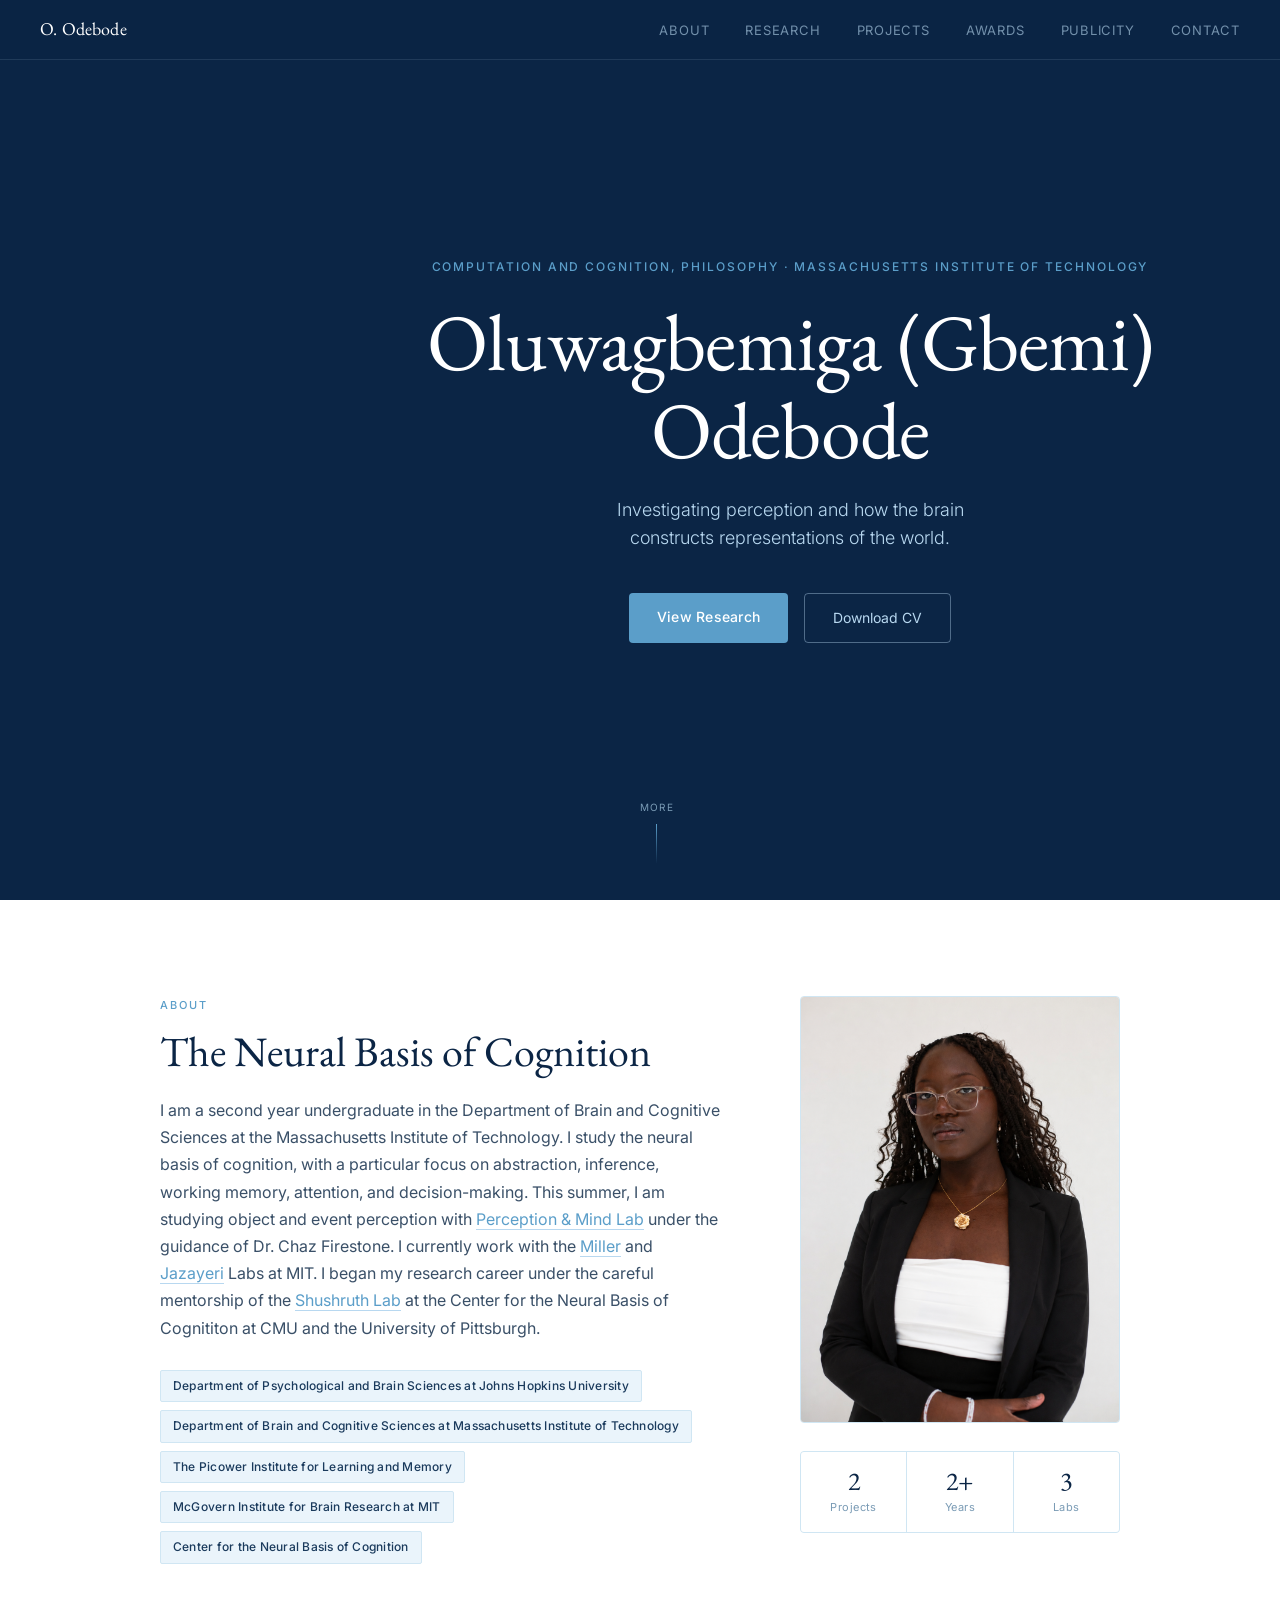
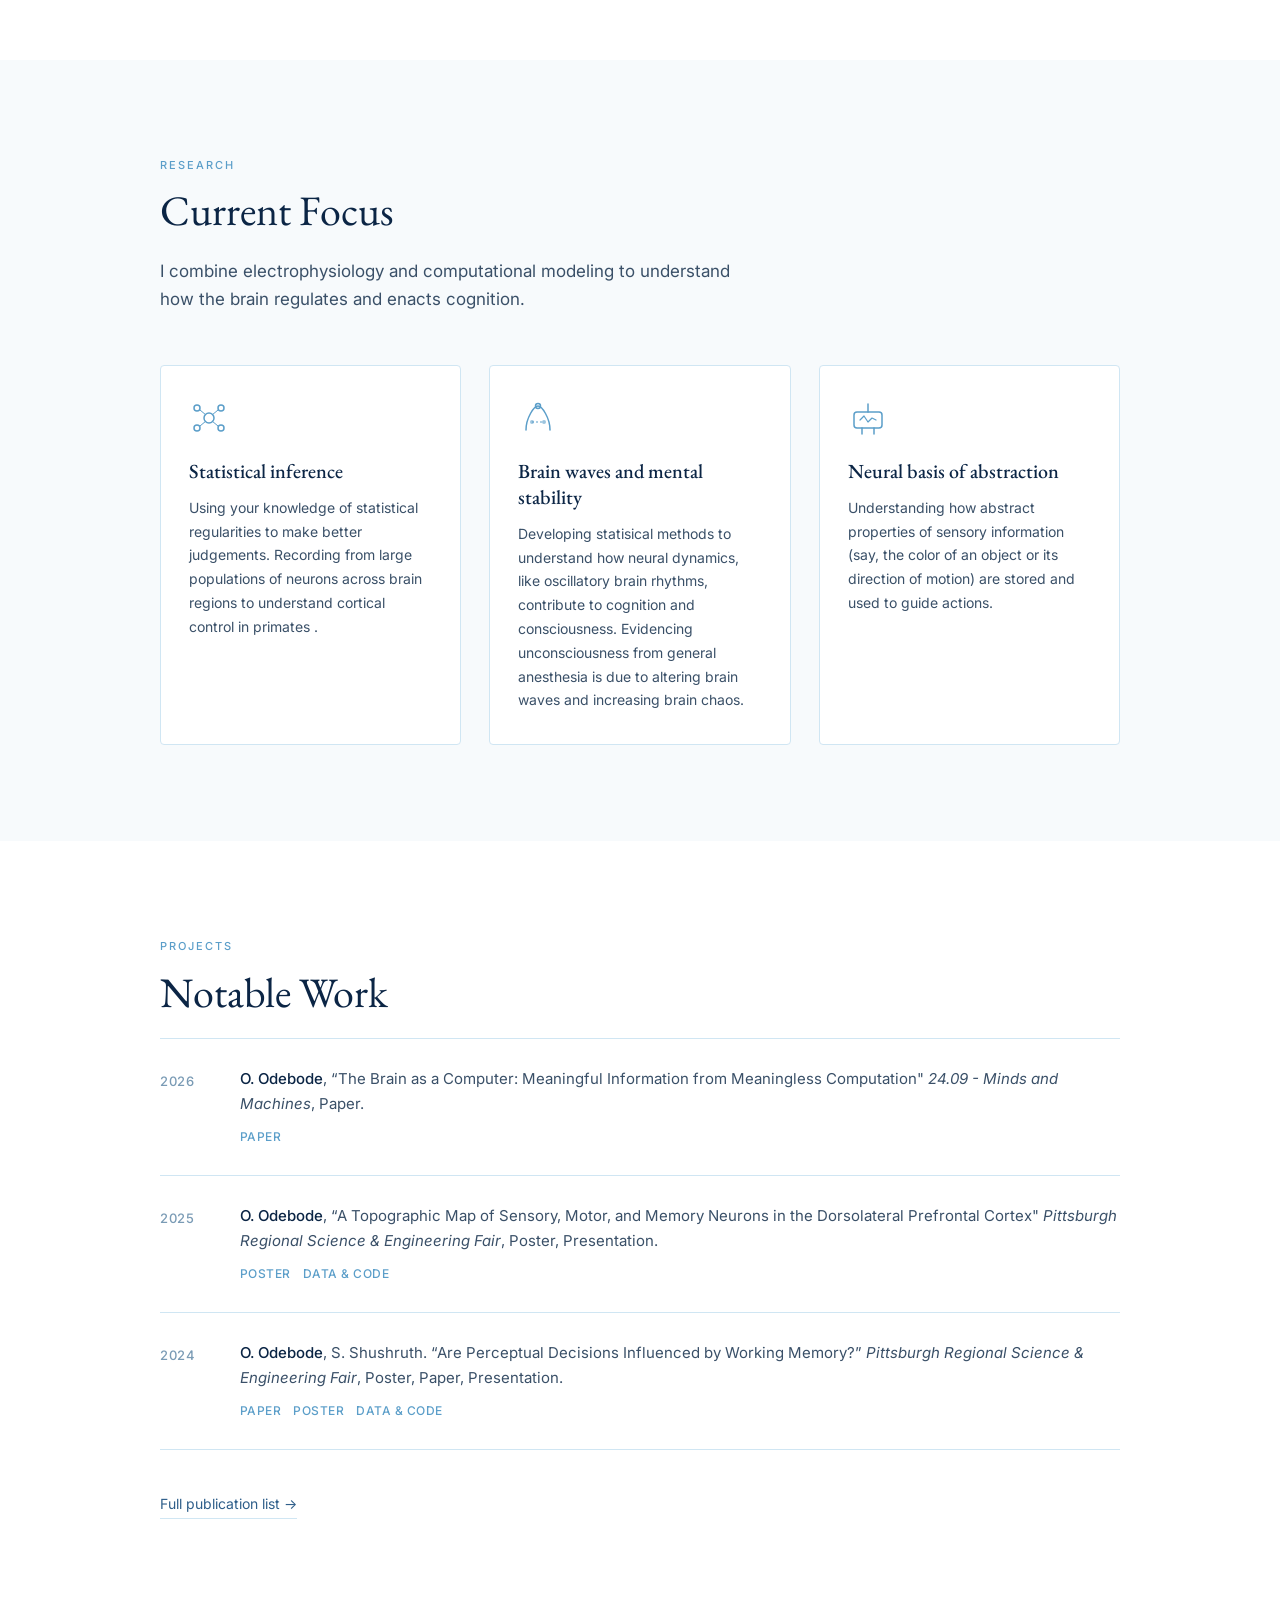
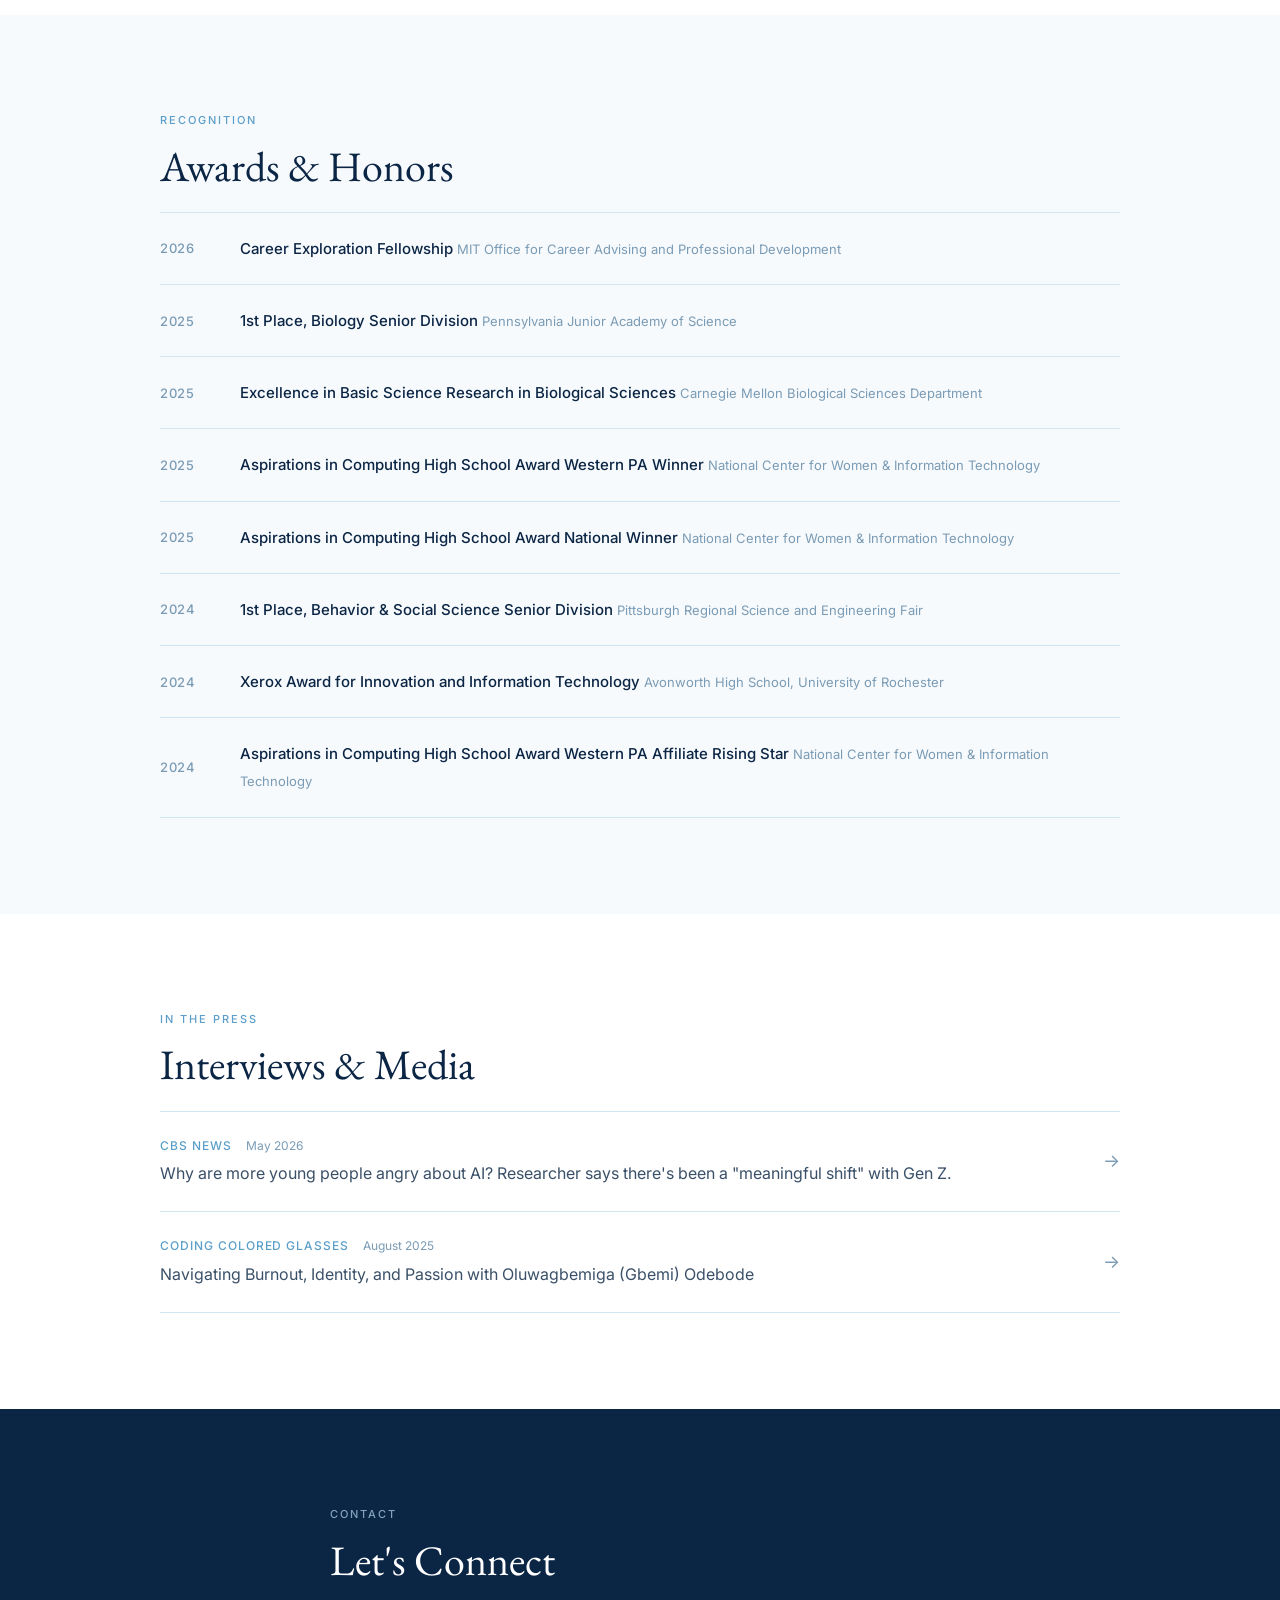
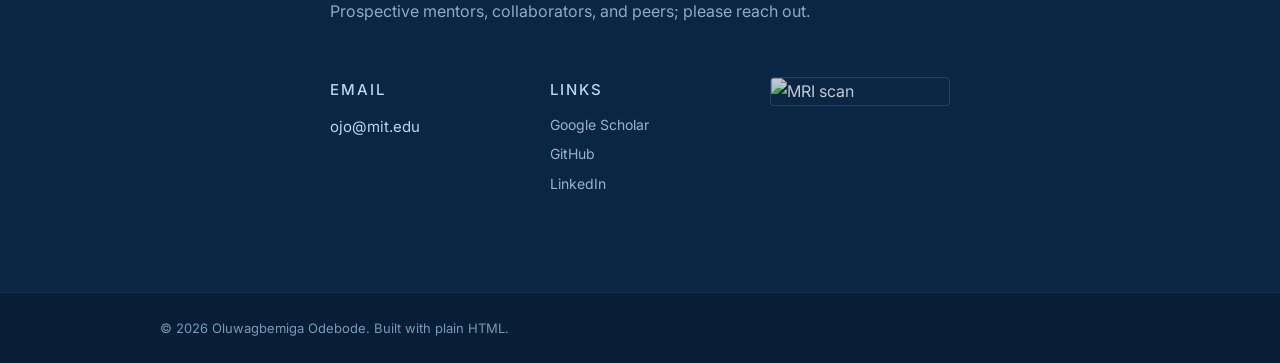
==== index.html @ a435ed69 "Update index.html" ====
<!DOCTYPE html>
<html lang="en">
<head>
  <meta charset="UTF-8">
  <meta name="viewport" content="width=device-width, initial-scale=1.0">
  <title>Oluwagbemiga Odebode — Computational Neuroscience and Perception Research</title>
  <link rel="icon" type="image/svg+xml" href="images/favicon.svg">
  <link rel="stylesheet" href="style.css">
  <link rel="preconnect" href="https://fonts.googleapis.com">
  <link href="https://fonts.googleapis.com/css2?family=EB+Garamond:ital,wght@0,400;0,500;1,400&family=Inter:wght@300;400;500&display=swap" rel="stylesheet">
  <meta name="description" content="oluwagbemiga odebode — neuroscience researcher at MIT studying cognition, memory, and decision-making.">
</head>
<body>

  <!-- NAV -->
  <nav id="nav">
    <a href="#" class="nav-name">O. Odebode</a>
    <ul>
      <li><a href="#about">About</a></li>
      <li><a href="#research">Research</a></li>
      <li><a href="#projects">Projects</a></li>
      <li><a href="#awards">Awards</a></li>
      <li><a href="#publicity">Publicity</a></li>
      <li><a href="#contact">Contact</a></li>
    </ul>
  </nav>

  <!-- HERO -->
  <header id="hero">
    <canvas id="neural-canvas"></canvas>
    <div class="hero-content">
      <p class="hero-eyebrow">Computation and Cognition, Philosophy · Massachusetts Institute of Technology</p>
      <h1>Oluwagbemiga (Gbemi) Odebode</h1>
      <p class="hero-sub">Investigating perception and how the brain <br>constructs representations of the world.</p>
      <div class="hero-links">
        <a href="#research" class="btn-primary">View Research</a>
        <a href="/resumes/resume.pdf" class="btn-ghost" target="_blank">Download CV</a>
      </div>
    </div>
    <div class="hero-scroll-hint">
      <span>More</span>
      <div class="scroll-line"></div>
    </div>
  </header>

  <!-- ABOUT -->
  <section id="about">
    <div class="container two-col">
      <div class="about-left">
        <div class="section-label">About</div>
        <h2>The Neural Basis of Cognition</h2>
        <p>I am a second year undergraduate in the Department of Brain and Cognitive Sciences at the Massachusetts Institute of Technology. 
          I study the neural basis of cognition, with a particular focus on abstraction, inference, working memory, attention, and decision-making. 
          This summer, I am studying object and event perception with <a href="https://perception.jhu.edu/" target="_blank">Perception & Mind Lab</a> under the guidance of Dr. Chaz Firestone.
          I currently work with the <a href="https://millerlab.mit.edu" target="_blank">Miller</a> and <a href="https://jazlab.org/" target="_blank">Jazayeri</a> Labs at MIT. 
          I began my research career under the careful mentorship of the <a href="https://www.shushruthlab.org/" target="_blank">Shushruth Lab</a> at the Center for the Neural Basis of Cognititon at CMU and the University of Pittsburgh.</p>
        <div class="affiliation-badges">
          <span class="badge">Department of Psychological and Brain Sciences at Johns Hopkins University</span>
          <span class="badge">Department of Brain and Cognitive Sciences at Massachusetts Institute of Technology</span>
          <span class="badge">The Picower Institute for Learning and Memory</span>
          <span class="badge">McGovern Institute for Brain Research at MIT</span>
          <span class="badge">Center for the Neural Basis of Cognition</span>
        </div>
      </div>
      <div class="about-right">
        <div class="photo-placeholder">
          <img src="images/gbemi_headshot.png" alt="Oluwagbemiga (Gbemi) Odebode"> 
        </div>
        <div class="quick-stats">
          <div class="stat">
            <span class="stat-num">2</span>
            <span class="stat-label">Projects</span>
          </div>
          <div class="stat">
            <span class="stat-num">2+</span>
            <span class="stat-label">Years</span>
          </div>
          <div class="stat">
            <span class="stat-num">3</span>
            <span class="stat-label">Labs</span>
          </div>
        </div>
      </div>
    </div>
  </section>

  <!-- RESEARCH -->
  <section id="research" class="section-alt">
    <div class="container">
      <div class="section-label">Research</div>
      <h2>Current Focus</h2>
      <p class="section-intro">I combine electrophysiology and computational modeling to understand how the brain regulates and enacts cognition.</p>

      <div class="research-grid">
        <div class="research-card">
          <div class="card-icon">
            <svg viewBox="0 0 40 40" fill="none" xmlns="http://www.w3.org/2000/svg">
              <circle cx="20" cy="20" r="5" stroke="currentColor" stroke-width="1.5"/>
              <circle cx="8" cy="10" r="3" stroke="currentColor" stroke-width="1.5"/>
              <circle cx="32" cy="10" r="3" stroke="currentColor" stroke-width="1.5"/>
              <circle cx="8" cy="30" r="3" stroke="currentColor" stroke-width="1.5"/>
              <circle cx="32" cy="30" r="3" stroke="currentColor" stroke-width="1.5"/>
              <line x1="11" y1="12" x2="17" y2="17" stroke="currentColor" stroke-width="1"/>
              <line x1="29" y1="12" x2="23" y2="17" stroke="currentColor" stroke-width="1"/>
              <line x1="11" y1="28" x2="17" y2="23" stroke="currentColor" stroke-width="1"/>
              <line x1="29" y1="28" x2="23" y2="23" stroke="currentColor" stroke-width="1"/>
            </svg>
          </div>
          <h3>Statistical inference</h3>
          <p> Using your knowledge of statistical regularities to make better judgements. 
            Recording from large populations of neurons across brain regions to understand cortical control in primates .</p>
        </div>

        <div class="research-card">
          <div class="card-icon">
            <svg viewBox="0 0 40 40" fill="none" xmlns="http://www.w3.org/2000/svg">
              <path d="M8 32 C8 20, 16 8, 20 8 C24 8, 32 20, 32 32" stroke="currentColor" stroke-width="1.5" stroke-linecap="round"/>
              <circle cx="20" cy="8" r="2.5" stroke="currentColor" stroke-width="1.5"/>
              <line x1="14" y1="24" x2="26" y2="24" stroke="currentColor" stroke-width="1" stroke-dasharray="2 2"/>
              <circle cx="14" cy="24" r="2" fill="currentColor" opacity="0.6"/>
              <circle cx="26" cy="24" r="2" fill="currentColor" opacity="0.6"/>
            </svg>
          </div>
          <h3>Brain waves and mental stability</h3>
          <p>Developing statisical methods to understand how neural dynamics, like oscillatory brain rhythms, contribute to cognition and consciousness. 
            Evidencing unconsciousness from general anesthesia is due to altering brain waves and increasing brain chaos.</p>
        </div>

        <div class="research-card">
          <div class="card-icon">
            <svg viewBox="0 0 40 40" fill="none" xmlns="http://www.w3.org/2000/svg">
              <rect x="6" y="14" width="28" height="16" rx="3" stroke="currentColor" stroke-width="1.5"/>
              <path d="M12 22 L16 18 L20 24 L24 20 L28 22" stroke="currentColor" stroke-width="1.2" stroke-linecap="round" stroke-linejoin="round"/>
              <line x1="20" y1="6" x2="20" y2="14" stroke="currentColor" stroke-width="1.5" stroke-linecap="round"/>
              <line x1="14" y1="30" x2="14" y2="36" stroke="currentColor" stroke-width="1.5" stroke-linecap="round"/>
              <line x1="26" y1="30" x2="26" y2="36" stroke="currentColor" stroke-width="1.5" stroke-linecap="round"/>
            </svg>
          </div>
          <h3>Neural basis of abstraction</h3>
          <p>Understanding how abstract properties of sensory information (say, the color of an object or its direction of motion) are stored and used to guide actions. </p>
        </div>
      </div>
    </div>
  </section>

  <!-- PROJECTS -->
  <section id="projects">
    <div class="container">
      <div class="section-label">Projects</div>
      <h2>Notable Work</h2>

      <div class="pub-list">

        <div class="pub-item">
          <span class="pub-year">2026</span>
          <div class="pub-body">
            <p class="pub-title"> <strong>O. Odebode</strong>, “The Brain as a Computer: Meaningful Information from Meaningless Computation" <em>24.09 - Minds and Machines</em>, Paper.</p>
            <div class="pub-links">
              <a href="papers/FINAL O. Odebode 24.09 Spring 2026 Essay.pdf" class="pub-link">Paper</a>
            </div>
          </div>
        </div>
        
        <div class="pub-item">
          <span class="pub-year">2025</span>
          <div class="pub-body">
            <p class="pub-title"> <strong>O. Odebode</strong>, “A Topographic Map of Sensory, Motor, and Memory Neurons in the Dorsolateral Prefrontal Cortex" <em>Pittsburgh Regional Science & Engineering Fair</em>, Poster, Presentation.</p>
            <div class="pub-links">
              <a href="posters/A Topographic Map of the Dorsolateral Prefrontal Cortex.pdf" class="pub-link">Poster</a>
              <a href="https://github.com/oodebode/PRSEF-2025" class="pub-link">Data & code</a>
            </div>
          </div>
        </div>

        <div class="pub-item">
          <span class="pub-year">2024</span>
          <div class="pub-body">
            <p class="pub-title"> <strong>O. Odebode</strong>, S. Shushruth. “Are Perceptual Decisions Influenced by Working Memory?” <em>Pittsburgh Regional Science & Engineering Fair</em>, Poster, Paper, Presentation.</p>
            <div class="pub-links">
              <a href="papers/Are perceptual decisions influenced by working memory_ Oluwagbemiga Odebode.pdf" class="pub-link">Paper</a>
              <a href="posters/Are perceptual decisions influenced by working memory.pdf" class="pub-link">Poster</a>
              <a href="https://github.com/oodebode/PRSEF-2024" class="pub-link">Data & code</a>
            </div>
          </div>
        </div>
      </div>

      <a href="https://scholar.google.com" class="btn-outline" target="_blank">Full publication list →</a>
    </div>
  </section>

  <!-- AWARDS -->
<section id="awards" class="section-alt">
  <div class="container">
    <div class="section-label">Recognition</div>
    <h2>Awards & Honors</h2>

    <div class="awards-list">

      <div class="award-item">
        <span class="award-year">2026</span>
        <div class="award-body">
          <span class="award-title">Career Exploration Fellowship </span>
          <span class="award-org">MIT Office for Career Advising and Professional Development</span>
        </div>
      </div>

      <div class="award-item">
        <span class="award-year">2025</span>
        <div class="award-body">
          <span class="award-title">1st Place, Biology Senior Division</span>
          <span class="award-org">Pennsylvania Junior Academy of Science</span>
        </div>
      </div>

      <div class="award-item">
        <span class="award-year">2025</span>
        <div class="award-body">
          <span class="award-title">Excellence in Basic Science Research in Biological Sciences</span>
          <span class="award-org">Carnegie Mellon Biological Sciences Department</span>
        </div>
      </div>

      <div class="award-item">
        <span class="award-year">2025</span>
        <div class="award-body">
          <span class="award-title">Aspirations in Computing High School Award Western PA Winner</span>
          <span class="award-org">National Center for Women & Information Technology</span>
        </div>
      </div>

      <div class="award-item">
        <span class="award-year">2025</span>
        <div class="award-body">
          <span class="award-title">Aspirations in Computing High School Award National Winner</span>
          <span class="award-org">National Center for Women & Information Technology</span>
        </div>
      </div>

      <div class="award-item">
        <span class="award-year">2024</span>
        <div class="award-body">
          <span class="award-title">1st Place, Behavior & Social Science Senior Division</span>
          <span class="award-org">Pittsburgh Regional Science and Engineering Fair</span>
        </div>
      </div>

      <div class="award-item">
        <span class="award-year">2024</span>
        <div class="award-body">
          <span class="award-title">Xerox Award for Innovation and Information Technology</span>
          <span class="award-org">Avonworth High School, University of Rochester</span>
        </div>
      </div>

      <div class="award-item">
        <span class="award-year">2024</span>
        <div class="award-body">
          <span class="award-title">Aspirations in Computing High School Award Western PA Affiliate Rising Star</span>
          <span class="award-org">National Center for Women & Information Technology</span>
        </div>
      </div>

    </div>
  </div>
</section>

  <!-- PUBLICITY -->
<section id="publicity">
  <div class="container">
    <div class="section-label">In the Press</div>
    <h2>Interviews & Media</h2>

    <div class="publicity-list">

      <a href="https://www.cbsnews.com/boston/news/artificial-intelligence-gen-z-anger-reaction/" target="_blank" class="publicity-item">
        <div class="publicity-meta">
          <span class="publicity-outlet">CBS News</span>
          <span class="publicity-date">May 2026</span>
        </div>
        <p class="publicity-title">Why are more young people angry about AI? Researcher says there's been a "meaningful shift" with Gen Z.</p>
        <span class="publicity-arrow">→</span>
      </a>

      <a href="https://www.youtube.com/watch?v=NuDfgxSh_5o" target="_blank" class="publicity-item">
        <div class="publicity-meta">
          <span class="publicity-outlet">Coding Colored Glasses</span>
          <span class="publicity-date">August 2025</span>
        </div>
        <p class="publicity-title">Navigating Burnout, Identity, and Passion with Oluwagbemiga (Gbemi) Odebode</p>
        <span class="publicity-arrow">→</span>
      </a>
      
    </div>
  </div>
</section>

  <!-- CONTACT -->
  <section id="contact" class="section-dark">
    <div class="container contact-inner">
      <div class="section-label light">Contact</div>
      <h2>Let's Connect</h2>
      <p class="contact-sub">Prospective mentors, collaborators, and peers; please reach out.</p>

      <div class="contact-grid">
        <div class="contact-item">
          <span class="contact-label">Email</span>
          <a href="mailto:yourname@university.edu">ojo@mit.edu</a>
        </div>
        
        <div class="contact-item">
          <span class="contact-label">Links</span>
          <div class="contact-links">
            <a href="#" target="_blank">Google Scholar</a>
            <a href="https://github.com/oodebode" target="_blank">GitHub</a>
            <a href="https://www.linkedin.com/in/oluwagbemiga-odebode" target="_blank">LinkedIn</a>
          </div>
        </div>
        
        <div class="contact-item">
          <div class="fmri-block">
            <img src="images/subject_image.gif" alt="MRI scan" class="fmri-gif">
          </div>
        </div>
    </div>
  </section>

  <footer>
    <div class="container">
      <p>© 2026 Oluwagbemiga Odebode. Built with plain HTML.</p>
    </div>
  </footer>

  <script src="script.js"></script>
</body>
</html>
---- style.css ----
/* ─── TOKENS ──────────────────────────────────────────────────── */
:root {
  --navy:       #0B2545;
  --navy-mid:   #1A3A5C;
  --navy-light: #2E5E8A;
  --blue-mid:   #5B9EC9;
  --blue-light: #B8D8F0;
  --blue-pale:  #EAF4FB;
  --white:      #FFFFFF;
  --off-white:  #F7FAFC;
  --text-dark:  #0B2545;
  --text-mid:   #3A5068;
  --text-muted: #7A9BB5;
  --border:     #D0E6F3;

  --font-display: 'EB Garamond', Georgia, serif;
  --font-body:    'Inter', system-ui, sans-serif;

  --max-w: 1040px;
  --section-pad: 96px;
}

/* ─── RESET ──────────────────────────────────────────────────── */
*, *::before, *::after { box-sizing: border-box; margin: 0; padding: 0; }
html { scroll-behavior: smooth; }
body {
  font-family: var(--font-body);
  font-size: 16px;
  line-height: 1.7;
  color: var(--text-dark);
  background: var(--white);
  -webkit-font-smoothing: antialiased;
}
a { color: inherit; text-decoration: none; }
img { display: block; max-width: 100%; }

/* ─── NAV ────────────────────────────────────────────────────── */
#nav {
  position: fixed;
  top: 0; left: 0; right: 0;
  z-index: 100;
  display: flex;
  align-items: center;
  justify-content: space-between;
  padding: 0 40px;
  height: 60px;
  background: rgba(11, 37, 69, 0.94);
  backdrop-filter: blur(10px);
  -webkit-backdrop-filter: blur(10px);
  border-bottom: 1px solid rgba(184, 216, 240, 0.12);
}
.nav-name {
  font-family: var(--font-display);
  font-size: 18px;
  color: var(--white);
  letter-spacing: 0.01em;
}
#nav ul {
  list-style: none;
  display: flex;
  gap: 36px;
}
#nav ul a {
  font-size: 13px;
  font-weight: 400;
  letter-spacing: 0.06em;
  text-transform: uppercase;
  color: var(--blue-light);
  opacity: 0.8;
  transition: opacity 0.2s;
}
#nav ul a:hover { opacity: 1; }

/* ─── HERO ───────────────────────────────────────────────────── */
#hero {
  position: relative;
  min-height: 100vh;
  display: flex;
  align-items: center;
  justify-content: center;
  background: var(--navy);
  overflow: hidden;
}
/* #neural-canvas {
  position: absolute;
  inset: 0;
  width: 100%;
  height: 100%;
  opacity: 0.55;
} */

.hero-content {
  position: relative;
  z-index: 2;
  text-align: center;
  padding: 0 24px;
  animation: fadeUp 0.9s ease both;
}
.hero-eyebrow {
  font-size: 12px;
  font-weight: 500;
  letter-spacing: 0.16em;
  text-transform: uppercase;
  color: var(--blue-mid);
  margin-bottom: 20px;
}
.hero-content h1 {
  font-family: var(--font-display);
  font-size: clamp(42px, 7vw, 80px);
  font-weight: 400;
  color: var(--white);
  line-height: 1.1;
  letter-spacing: -0.01em;
  margin-bottom: 22px;
}
.hero-sub {
  font-size: 18px;
  font-weight: 300;
  color: var(--blue-light);
  line-height: 1.6;
  max-width: 540px;
  margin: 0 auto 40px;
}
.hero-links {
  display: flex;
  gap: 16px;
  justify-content: center;
  flex-wrap: wrap;
}
.btn-primary {
  padding: 12px 28px;
  background: var(--blue-mid);
  color: var(--white);
  border-radius: 4px;
  font-size: 14px;
  font-weight: 500;
  letter-spacing: 0.02em;
  transition: background 0.2s, transform 0.15s;
}
.btn-primary:hover { background: #4A8CB8; transform: translateY(-1px); }
.btn-ghost {
  padding: 12px 28px;
  border: 1px solid rgba(184, 216, 240, 0.4);
  color: var(--blue-light);
  border-radius: 4px;
  font-size: 14px;
  font-weight: 400;
  transition: border-color 0.2s, color 0.2s;
}
.btn-ghost:hover { border-color: var(--blue-light); color: var(--white); }

.hero-scroll-hint {
  position: absolute;
  bottom: 36px;
  left: 50%;
  transform: translateX(-50%);
  display: flex;
  flex-direction: column;
  align-items: center;
  gap: 8px;
  color: var(--text-muted);
  font-size: 10px;
  letter-spacing: 0.12em;
  text-transform: uppercase;
  animation: fadeUp 1.2s ease 0.4s both;
}
.scroll-line {
  width: 1px;
  height: 40px;
  background: linear-gradient(to bottom, var(--blue-mid), transparent);
  animation: scrollPulse 2s ease-in-out infinite;
}

/* ─── LAYOUT ─────────────────────────────────────────────────── */
.container {
  max-width: var(--max-w);
  margin: 0 auto;
  padding: 0 40px;
}
section {
  padding: var(--section-pad) 0;
}
.section-alt { background: var(--off-white); }
.section-dark {
  background: var(--navy);
  color: var(--white);
}

/* ─── SECTION LABELS ─────────────────────────────────────────── */
.section-label {
  font-size: 11px;
  font-weight: 500;
  letter-spacing: 0.18em;
  text-transform: uppercase;
  color: var(--blue-mid);
  margin-bottom: 12px;
}
.section-label.light { color: var(--blue-light); opacity: 0.7; }

h2 {
  font-family: var(--font-display);
  font-size: clamp(28px, 4vw, 42px);
  font-weight: 400;
  line-height: 1.2;
  color: var(--text-dark);
  margin-bottom: 20px;
}
.section-dark h2 { color: var(--white); }

/* ─── ABOUT ──────────────────────────────────────────────────── */
.two-col {
  display: grid;
  grid-template-columns: 1fr 320px;
  gap: 80px;
  align-items: start;
}
.about-left p {
  color: var(--text-mid);
  margin-bottom: 16px;
  font-size: 16px;
}
.affiliation-badges {
  display: flex;
  flex-wrap: wrap;
  gap: 8px;
  margin-top: 28px;
}
.badge {
  font-size: 12px;
  font-weight: 500;
  padding: 5px 12px;
  border-radius: 2px;
  background: var(--blue-pale);
  color: var(--navy-mid);
  border: 1px solid var(--border);
  letter-spacing: 0.02em;
}
.photo-placeholder {
  width: 100%;
  aspect-ratio: 3/4;
  background: var(--blue-pale);
  border: 1px solid var(--border);
  border-radius: 4px;
  display: flex;
  align-items: center;
  justify-content: center;
  margin-bottom: 28px;
  overflow: hidden;
}
.photo-placeholder img {
  width: 100%;
  height: 100%;
  object-fit: cover;
}
.photo-initials {
  font-family: var(--font-display);
  font-size: 36px;
  color: var(--blue-mid);
}
.quick-stats {
  display: grid;
  grid-template-columns: repeat(3, 1fr);
  gap: 1px;
  background: var(--border);
  border: 1px solid var(--border);
  border-radius: 4px;
  overflow: hidden;
}
.stat {
  display: flex;
  flex-direction: column;
  align-items: center;
  padding: 16px 8px;
  background: var(--white);
  text-align: center;
}
.stat-num {
  font-family: var(--font-display);
  font-size: 26px;
  color: var(--navy);
  line-height: 1;
}
.stat-label {
  font-size: 11px;
  color: var(--text-muted);
  margin-top: 4px;
  letter-spacing: 0.04em;
}

/* ─── RESEARCH ───────────────────────────────────────────────── */
.section-intro {
  color: var(--text-mid);
  max-width: 600px;
  margin-bottom: 52px;
  font-size: 17px;
  line-height: 1.65;
}
.research-grid {
  display: grid;
  grid-template-columns: repeat(3, 1fr);
  gap: 28px;
}
.research-card {
  padding: 32px 28px;
  background: var(--white);
  border: 1px solid var(--border);
  border-radius: 4px;
  transition: box-shadow 0.2s, border-color 0.2s;
}
.research-card:hover {
  border-color: var(--blue-mid);
  box-shadow: 0 4px 24px rgba(91, 158, 201, 0.12);
}
.card-icon {
  width: 40px;
  height: 40px;
  color: var(--blue-mid);
  margin-bottom: 20px;
}
.research-card h3 {
  font-family: var(--font-display);
  font-size: 20px;
  font-weight: 500;
  color: var(--navy);
  margin-bottom: 12px;
  line-height: 1.3;
}
.research-card p {
  font-size: 14px;
  color: var(--text-mid);
  line-height: 1.7;
}

/* ─── PUBLICATIONS ───────────────────────────────────────────── */
.pub-list {
  border-top: 1px solid var(--border);
  margin-bottom: 40px;
}
.pub-item {
  display: grid;
  grid-template-columns: 52px 1fr;
  gap: 28px;
  padding: 28px 0;
  border-bottom: 1px solid var(--border);
  align-items: start;
}
.pub-year {
  font-size: 13px;
  font-weight: 500;
  color: var(--text-muted);
  padding-top: 3px;
  letter-spacing: 0.04em;
}
.pub-title {
  font-size: 15px;
  color: var(--text-mid);
  line-height: 1.65;
  margin-bottom: 10px;
}
.pub-title em { font-style: italic; }
.pub-title strong { color: var(--text-dark); font-weight: 500; }
.pub-links {
  display: flex;
  gap: 12px;
}
.pub-link {
  font-size: 12px;
  font-weight: 500;
  color: var(--blue-mid);
  letter-spacing: 0.04em;
  text-transform: uppercase;
  transition: color 0.2s;
}
.pub-link:hover { color: var(--navy); }
.btn-outline {
  display: inline-block;
  font-size: 14px;
  color: var(--navy-light);
  border-bottom: 1px solid var(--border);
  padding-bottom: 2px;
  transition: border-color 0.2s, color 0.2s;
}
.btn-outline:hover { border-color: var(--navy-light); color: var(--navy); }

/* ─── CONTACT ────────────────────────────────────────────────── */
.contact-inner { max-width: 700px; }
.contact-inner h2 { color: var(--white); margin-bottom: 12px; }
.contact-sub {
  color: var(--blue-light);
  opacity: 0.75;
  margin-bottom: 52px;
  font-size: 16px;
}
.contact-grid {
  display: grid;
  grid-template-columns: repeat(3, 1fr);
  gap: 40px;
  align-items: start;
}
.contact-label {
  display: block;
  font-size: 11px;
  font-weight: 500;
  letter-spacing: 0.14em;
  text-transform: uppercase;
  color: var(--blue-mid);
  margin-bottom: 10px;
}
.contact-item span,
.contact-item a {
  font-size: 15px;
  color: var(--blue-light);
  line-height: 1.7;
}
.contact-item a:hover { color: var(--white); }
.contact-links {
  display: flex;
  flex-direction: column;
  gap: 6px;
}
.contact-links a {
  font-size: 14px;
  color: var(--blue-light);
  opacity: 0.8;
  transition: opacity 0.2s;
}
.contact-links a:hover { opacity: 1; }

/* ─── FOOTER ─────────────────────────────────────────────────── */
footer {
  background: #081D36;
  padding: 24px 0;
  border-top: 1px solid rgba(184, 216, 240, 0.1);
}
footer p {
  font-size: 13px;
  color: var(--text-muted);
}

/* ─── ANIMATIONS ─────────────────────────────────────────────── */
@keyframes fadeUp {
  from { opacity: 0; transform: translateY(18px); }
  to   { opacity: 1; transform: translateY(0); }
}
@keyframes scrollPulse {
  0%, 100% { opacity: 0.4; }
  50%       { opacity: 1; }
}

/* ─── RESPONSIVE ─────────────────────────────────────────────── */
@media (max-width: 900px) {
  .two-col { grid-template-columns: 1fr; gap: 52px; }
  .about-right { max-width: 360px; }
  .research-grid { grid-template-columns: 1fr; }
  .contact-grid { grid-template-columns: 1fr; gap: 28px; }
}
@media (max-width: 640px) {
  :root { --section-pad: 64px; }
  .container { padding: 0 20px; }
  #nav { padding: 0 20px; }
  #nav ul { gap: 20px; }
  .pub-item { grid-template-columns: 1fr; gap: 6px; }
  .pub-year { padding-top: 0; }
}

/* Respect reduced motion */
@media (prefers-reduced-motion: reduce) {
  * { animation: none !important; transition: none !important; }
}

.about-left a {
  color: var(--blue-mid);
  border-bottom: 1px solid var(--blue-light);
  transition: border-color 0.2s, color 0.2s;
}
.about-left a:hover {
  color: var(--navy-light);
  border-color: var(--blue-mid);
}

/* ─── PUBLICITY ──────────────────────────────────────────────── */
.publicity-list {
  border-top: 1px solid var(--border);
  margin-top: 8px;
}
.publicity-item {
  display: grid;
  grid-template-columns: 1fr auto;
  grid-template-rows: auto auto;
  gap: 4px 16px;
  padding: 24px 0;
  border-bottom: 1px solid var(--border);
  text-decoration: none;
  transition: background 0.15s;
  cursor: pointer;
}
.publicity-item:hover .publicity-title { color: var(--navy-light); }
.publicity-item:hover .publicity-arrow { transform: translateX(4px); color: var(--blue-mid); }
.publicity-meta {
  display: flex;
  align-items: center;
  gap: 14px;
  grid-column: 1;
}
.publicity-outlet {
  font-size: 12px;
  font-weight: 500;
  letter-spacing: 0.08em;
  text-transform: uppercase;
  color: var(--blue-mid);
}
.publicity-date {
  font-size: 12px;
  color: var(--text-muted);
}
.publicity-title {
  font-size: 16px;
  color: var(--text-mid);
  grid-column: 1;
  transition: color 0.2s;
}
.publicity-arrow {
  font-size: 18px;
  color: var(--text-muted);
  grid-column: 2;
  grid-row: 1 / 3;
  align-self: center;
  transition: transform 0.2s, color 0.2s;
}

/* ─── AWARDS ─────────────────────────────────────────────────── */
.awards-list {
  border-top: 1px solid var(--border);
  margin-top: 8px;
}
.award-item {
  display: grid;
  grid-template-columns: 52px 1fr;
  gap: 28px;
  padding: 22px 0;
  border-bottom: 1px solid var(--border);
  align-items: center;
}
.award-year {
  font-size: 13px;
  font-weight: 500;
  color: var(--text-muted);
  letter-spacing: 0.04em;
}
.award-title {
  font-size: 15px;
  color: var(--text-dark);
  font-weight: 500;
  margin-bottom: 3px;
}
.award-org {
  font-size: 13px;
  color: var(--text-muted);
}

/* ─── FMRI IN CONTACT ────────────────────────────────────────── */
.fmri-block {
  margin-top: 0;
  border: 1px solid rgba(184, 216, 240, 0.15);
  border-radius: 4px;
  overflow: hidden;
}
.fmri-gif {
  width: 100%;
  display: block;
  opacity: 0.75;
  filter: brightness(1.1) contrast(1.05);
}

.contact-item .fmri-block {
  margin-top: 0;
}

.hero-bg-video {
  position: absolute;
  inset: 0;
  width: 100%;
  height: 100%;
  object-fit: cover;
  opacity: 0.35;
  z-index: 0;
}
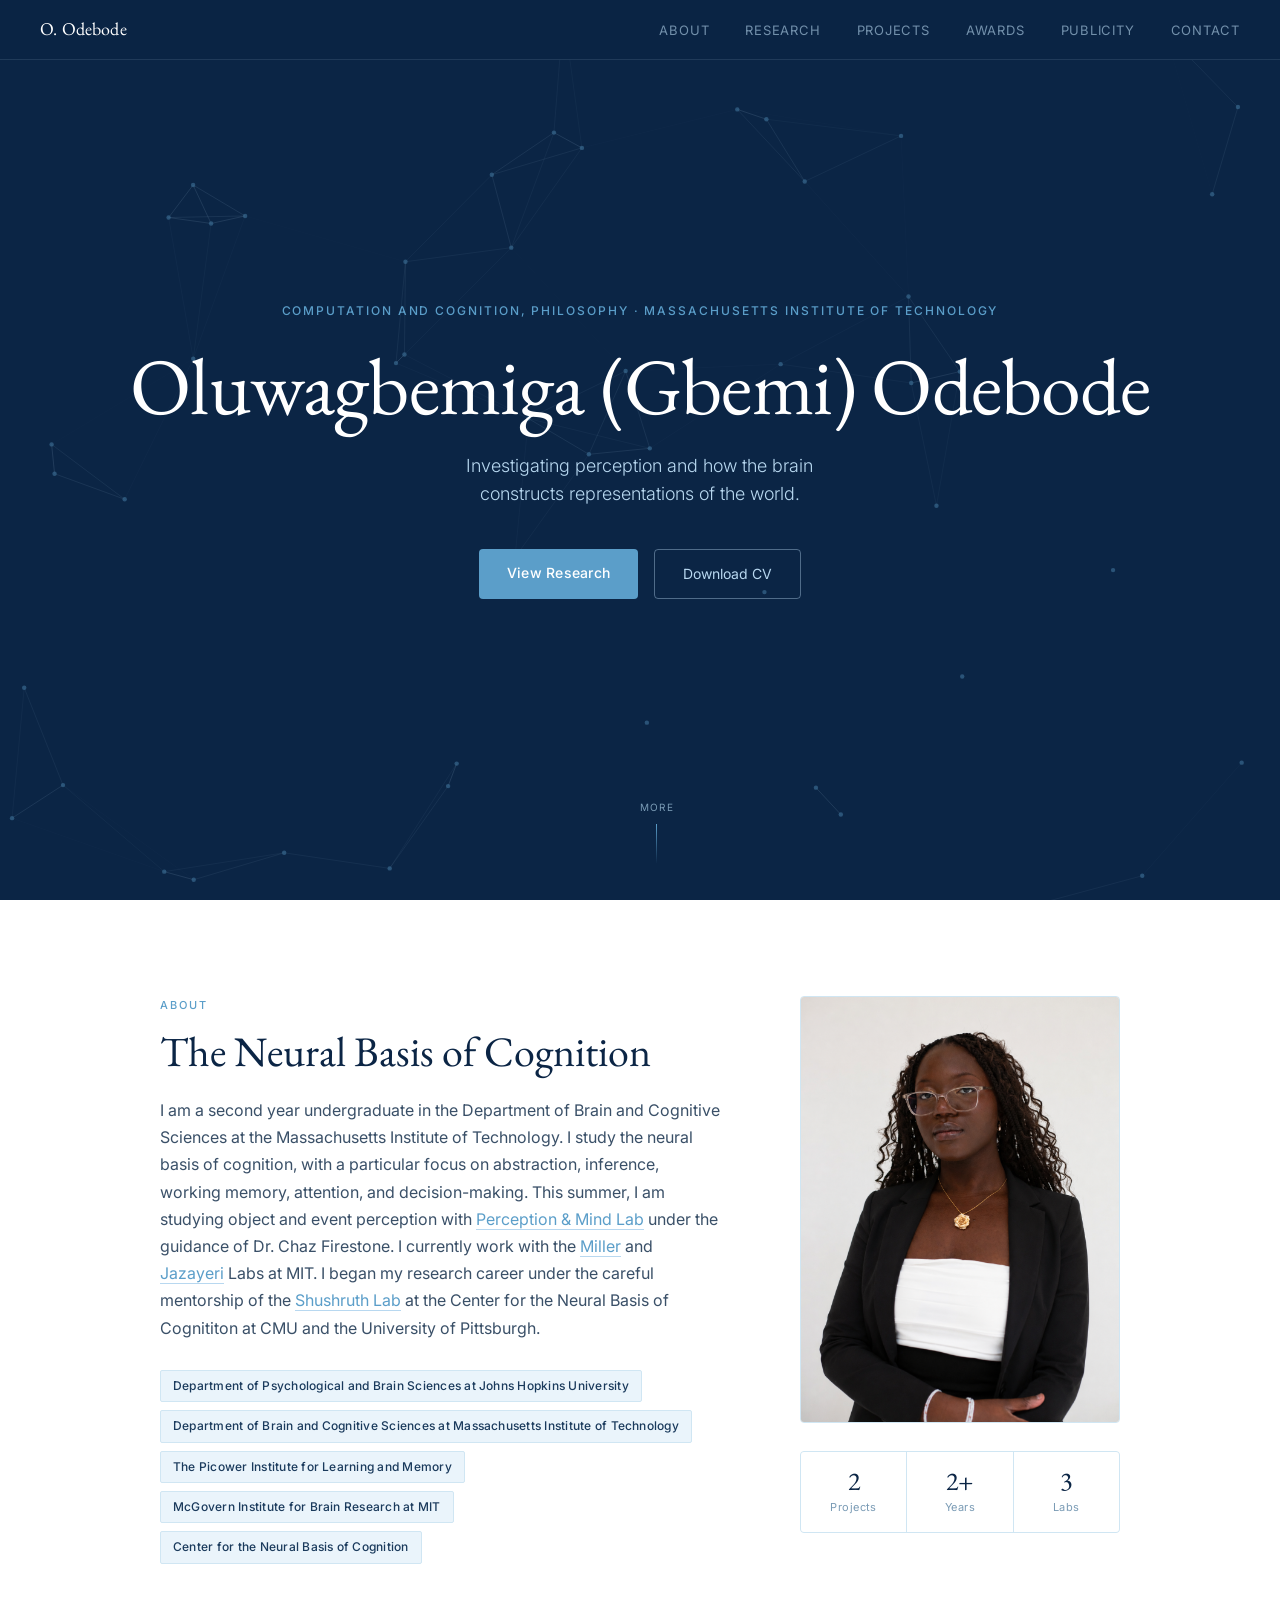
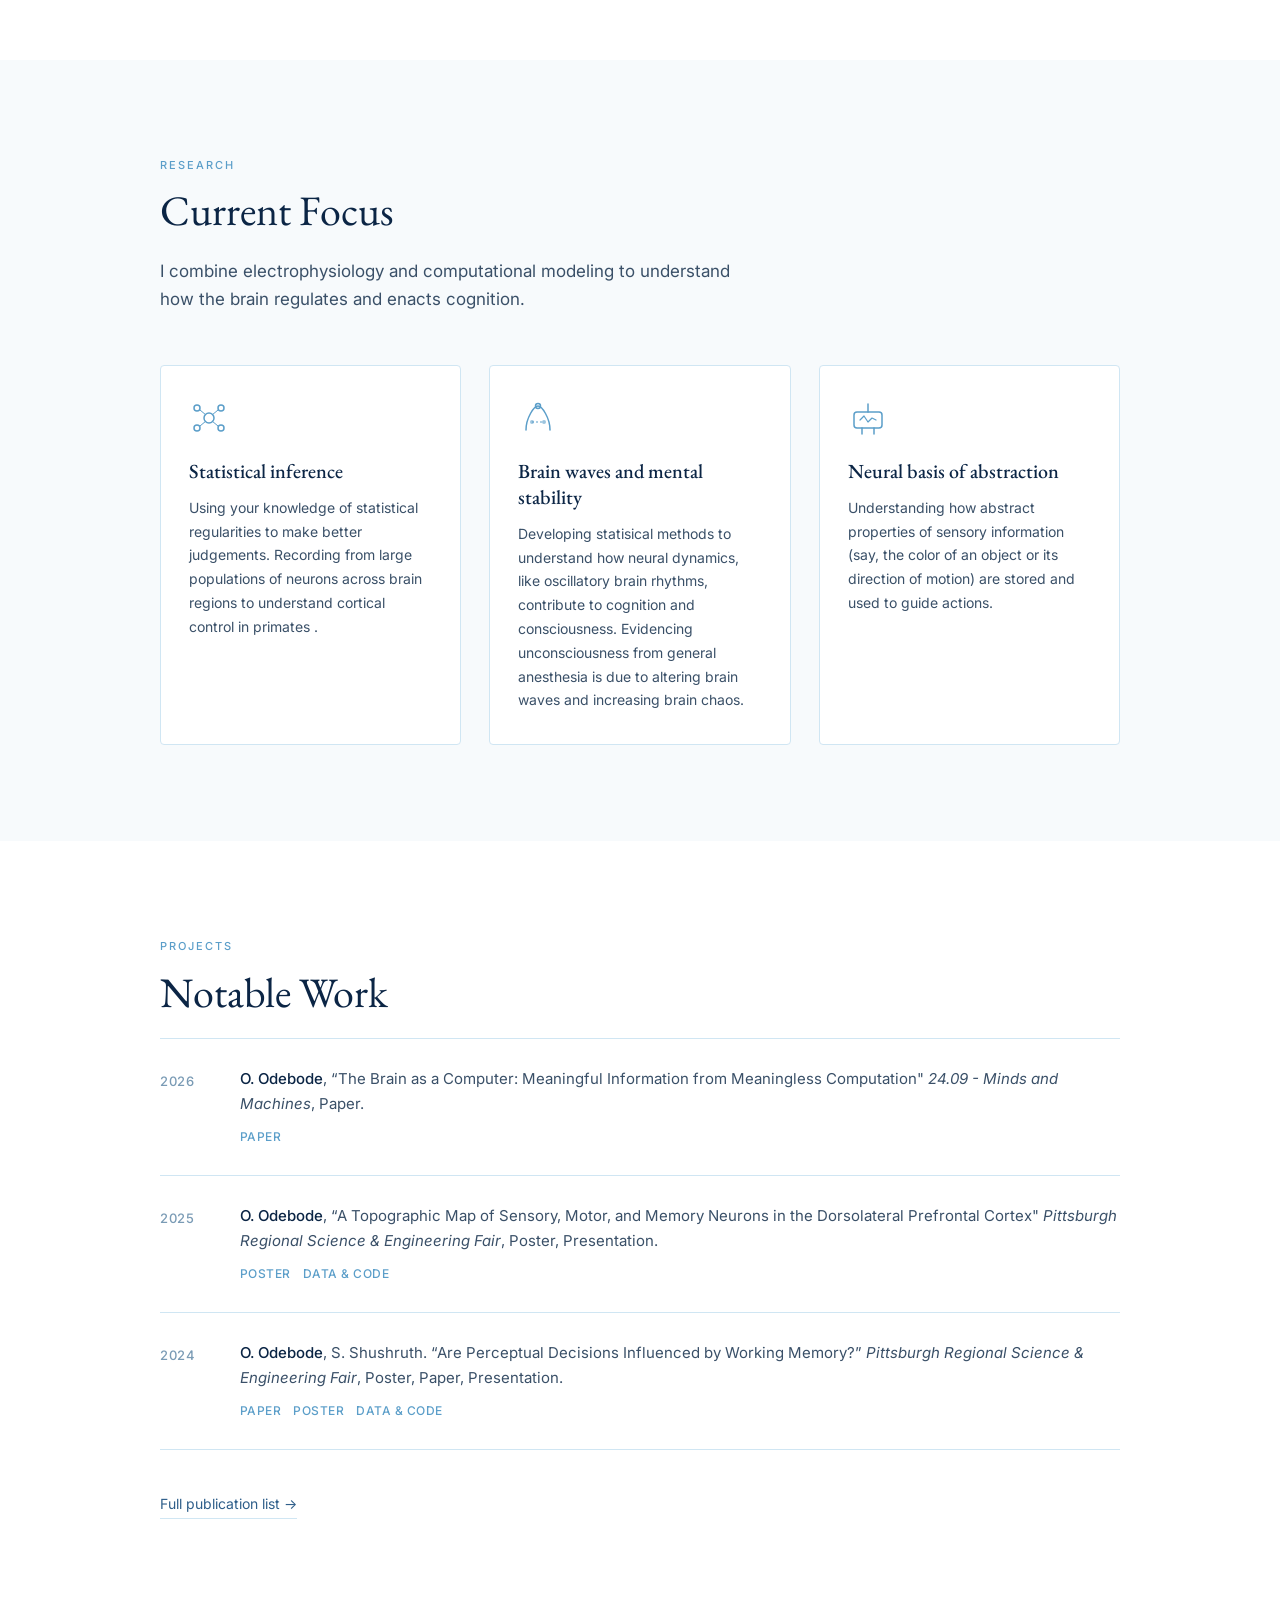
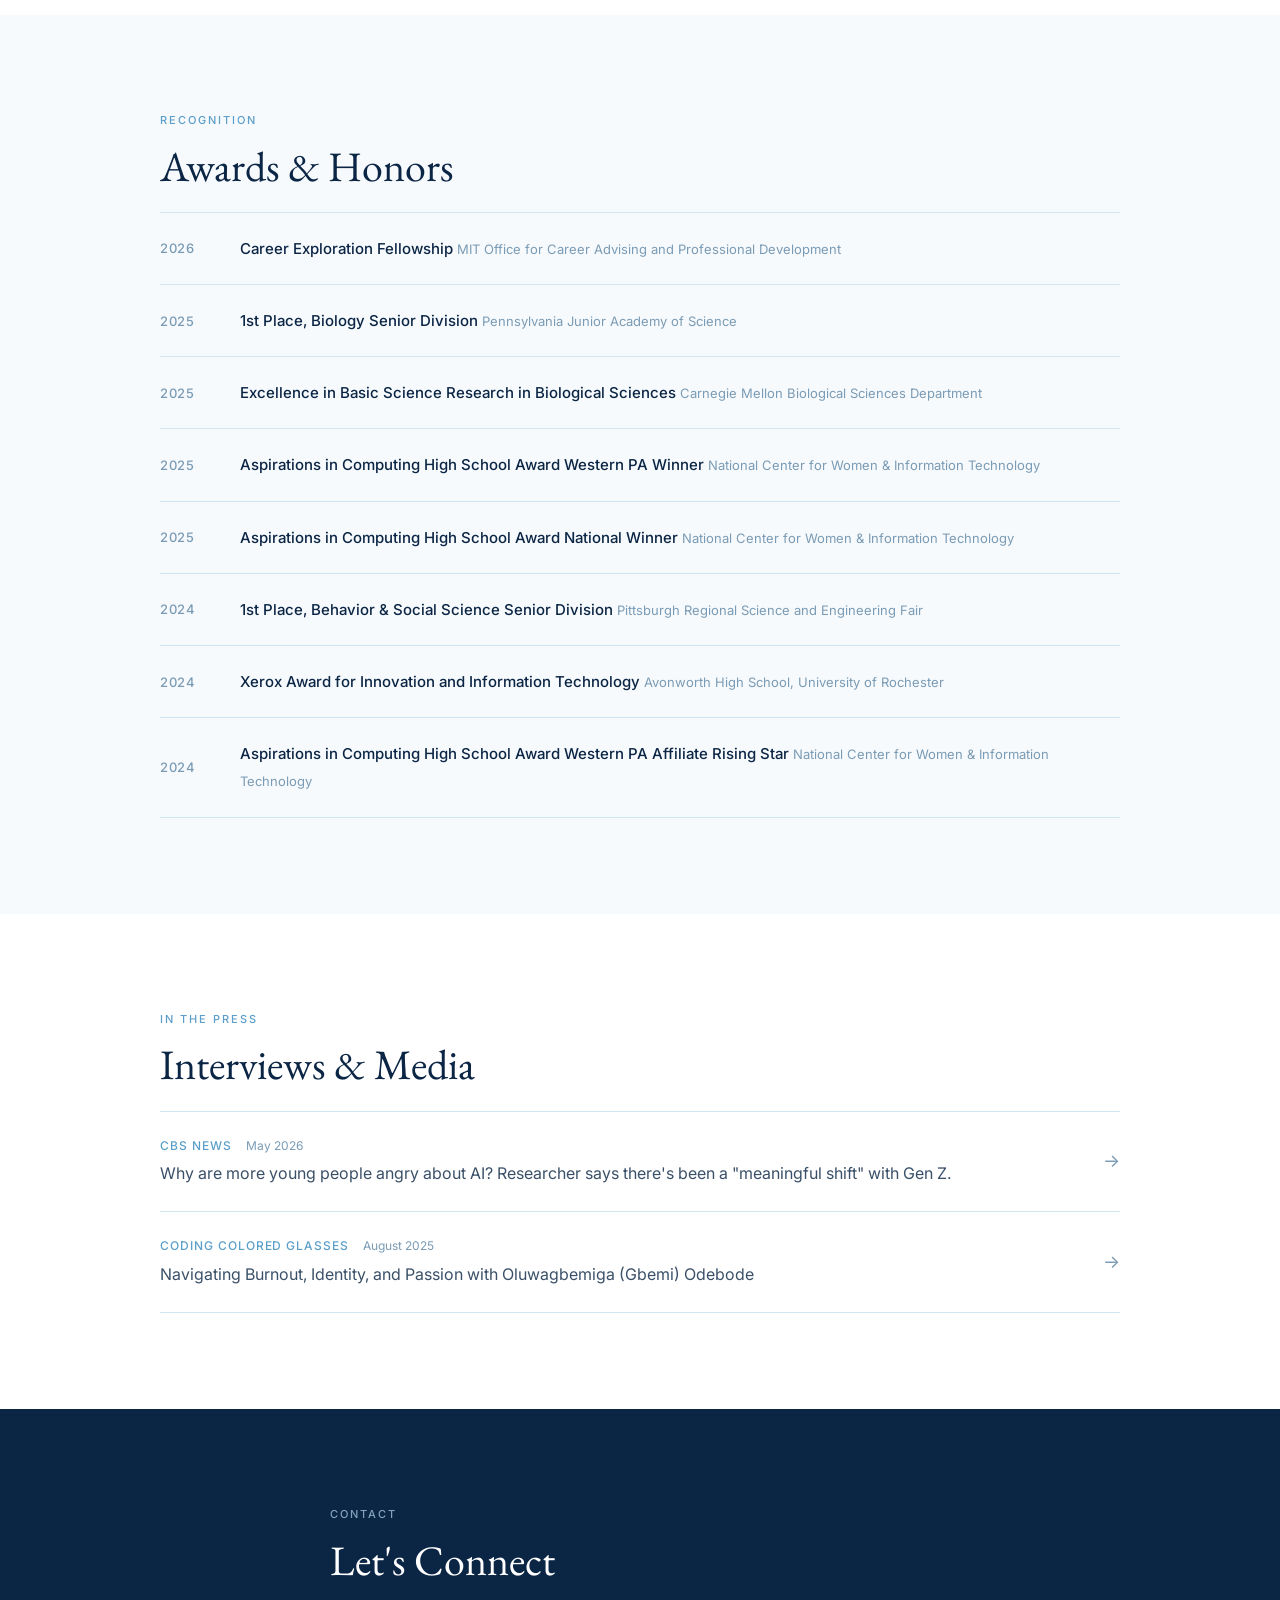
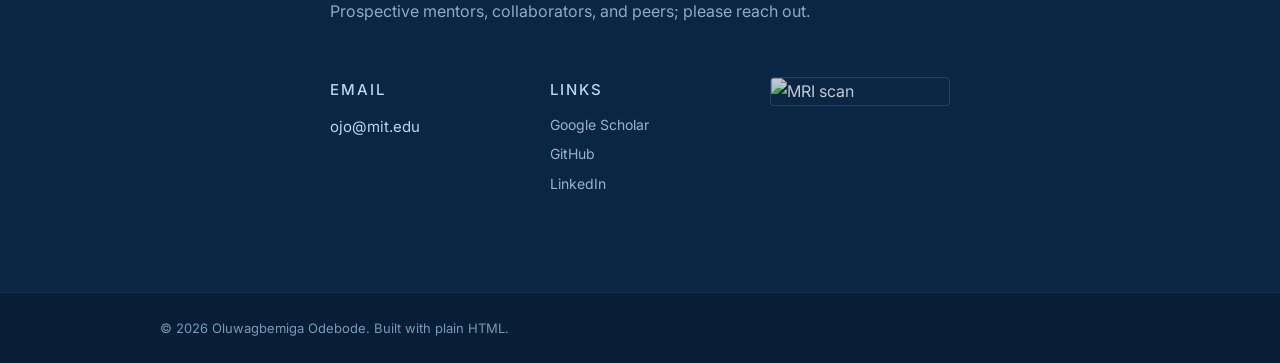
==== commit e8fd5208: "Update index.html" ====
--- a/index.html
+++ b/index.html
@@ -3,6 +3,7 @@
 <head>
   <meta charset="UTF-8">
   <meta name="viewport" content="width=device-width, initial-scale=1.0">
+  <meta name="google-site-verification" content="qzMj6p1zPtEB8LGfAMLboxE9b7zfIGBMa2uk7GaxRGQ" />
   <title>Oluwagbemiga Odebode — Computational Neuroscience and Perception Research</title>
   <link rel="icon" type="image/svg+xml" href="images/favicon.svg">
   <link rel="stylesheet" href="style.css">
--- a/style.css
+++ b/style.css
@@ -81,13 +81,13 @@
   background: var(--navy);
   overflow: hidden;
 }
-/* #neural-canvas {
+#neural-canvas {
   position: absolute;
   inset: 0;
   width: 100%;
   height: 100%;
   opacity: 0.55;
-} */
+}
 
 .hero-content {
   position: relative;
@@ -576,12 +576,3 @@
   margin-top: 0;
 }
 
-.hero-bg-video {
-  position: absolute;
-  inset: 0;
-  width: 100%;
-  height: 100%;
-  object-fit: cover;
-  opacity: 0.35;
-  z-index: 0;
-}
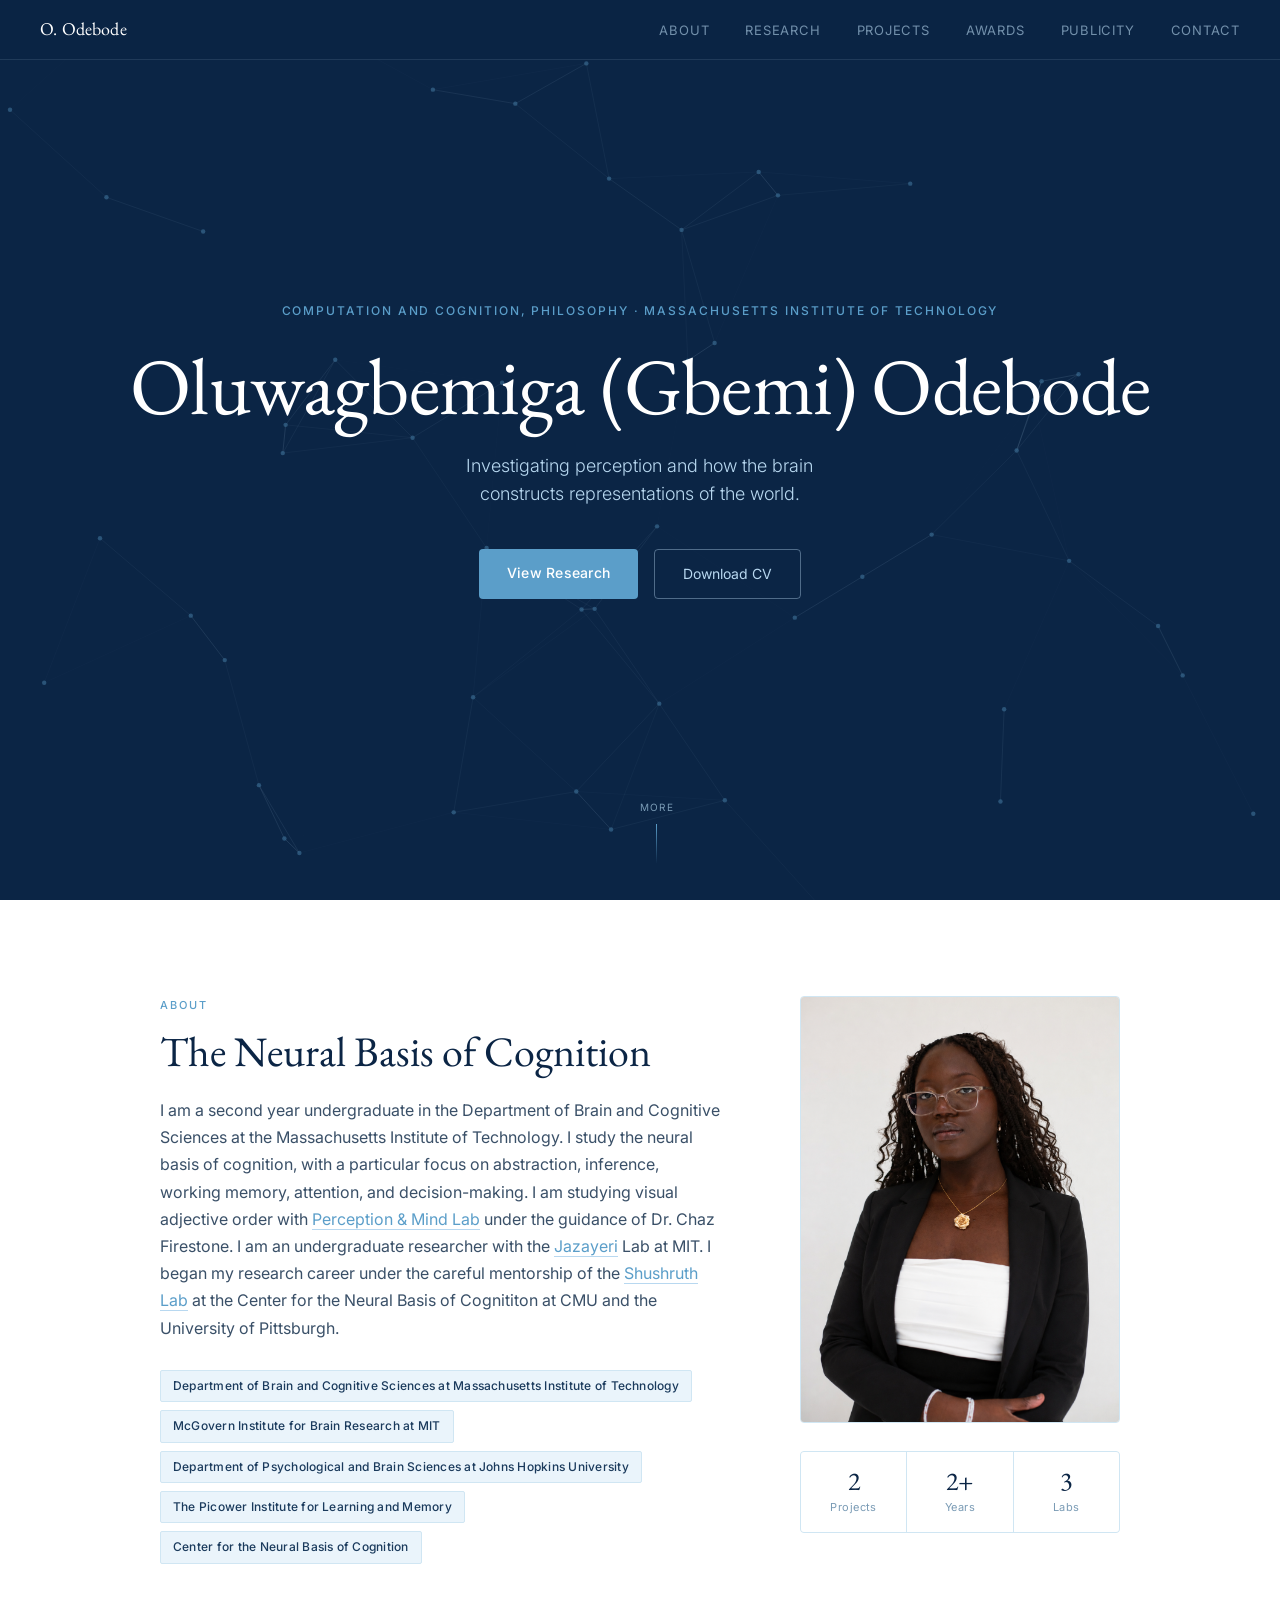
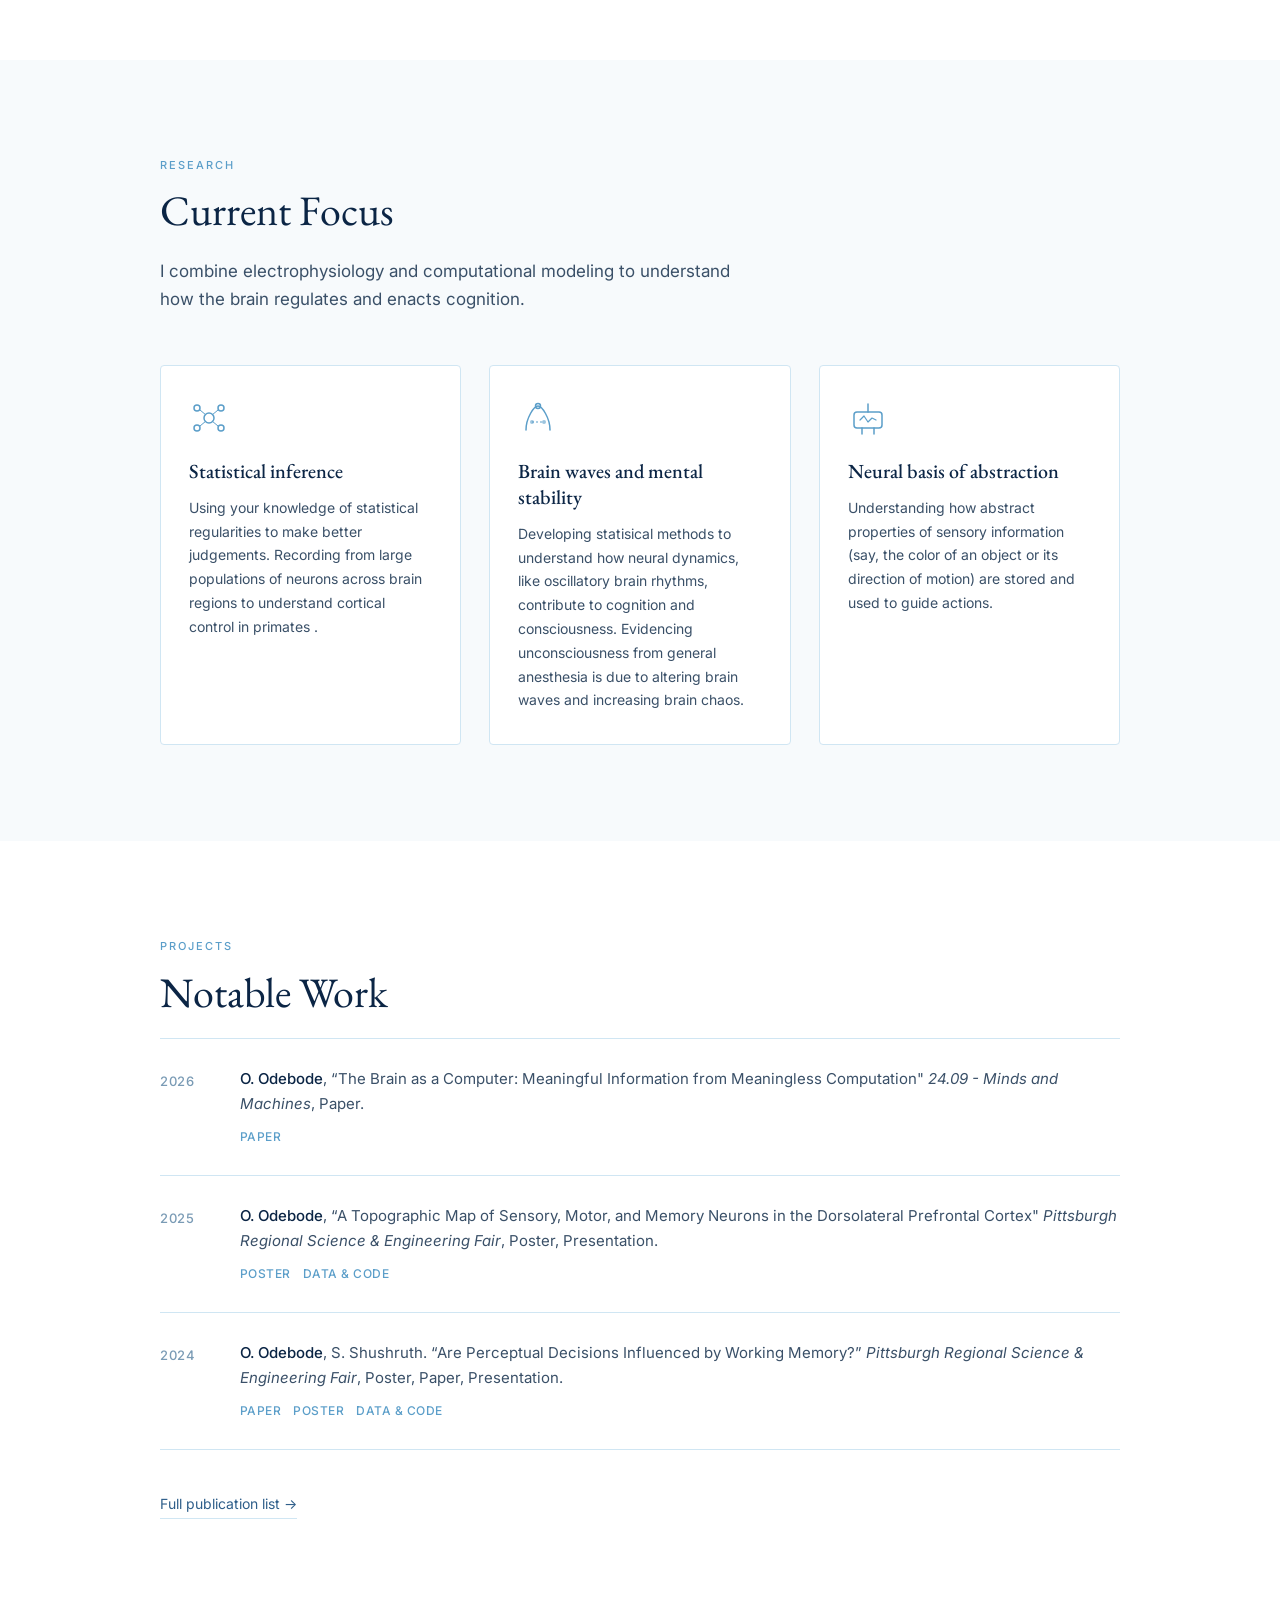
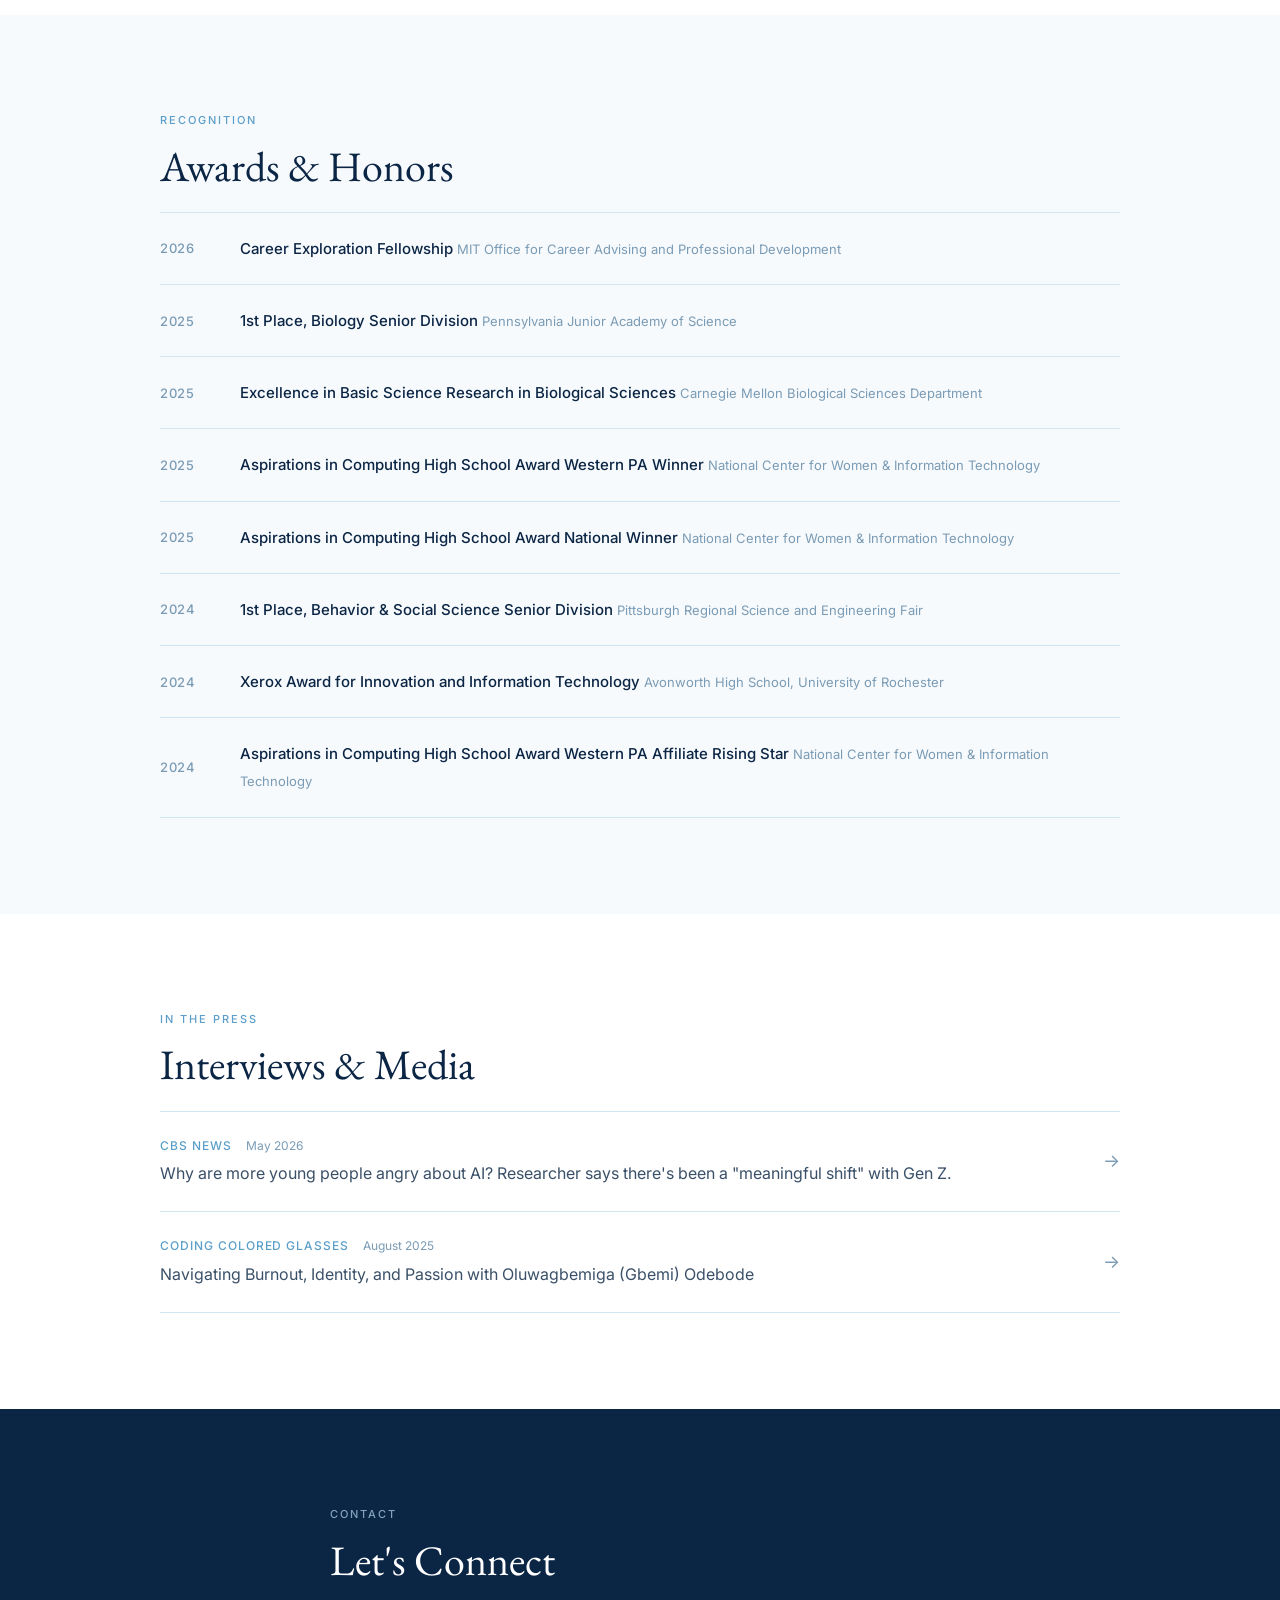
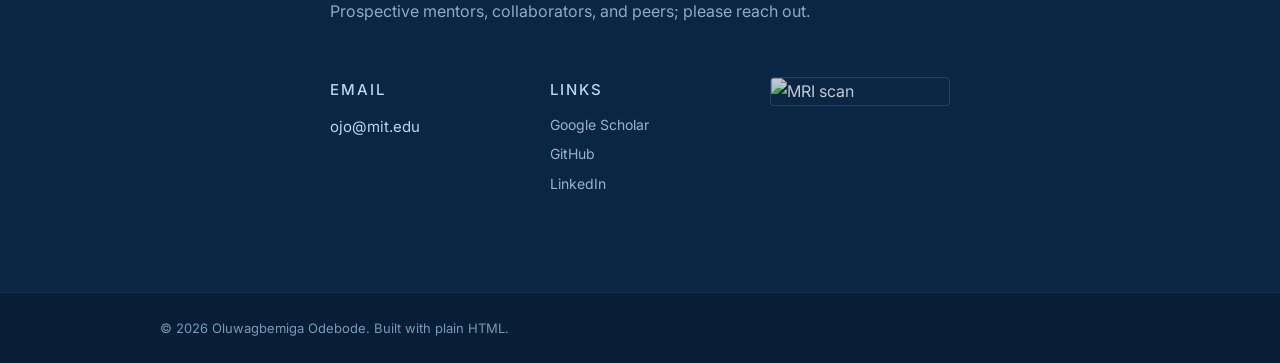
==== commit 54e1c344: "Update index.html" ====
--- a/index.html
+++ b/index.html
@@ -52,14 +52,14 @@
         <h2>The Neural Basis of Cognition</h2>
         <p>I am a second year undergraduate in the Department of Brain and Cognitive Sciences at the Massachusetts Institute of Technology. 
           I study the neural basis of cognition, with a particular focus on abstraction, inference, working memory, attention, and decision-making. 
-          This summer, I am studying object and event perception with <a href="https://perception.jhu.edu/" target="_blank">Perception & Mind Lab</a> under the guidance of Dr. Chaz Firestone.
-          I currently work with the <a href="https://millerlab.mit.edu" target="_blank">Miller</a> and <a href="https://jazlab.org/" target="_blank">Jazayeri</a> Labs at MIT. 
+          I am studying visual adjective order with <a href="https://perception.jhu.edu/" target="_blank">Perception & Mind Lab</a> under the guidance of Dr. Chaz Firestone.
+          I am an undergraduate researcher with the <a href="https://jazlab.org/" target="_blank">Jazayeri</a> Lab at MIT. 
           I began my research career under the careful mentorship of the <a href="https://www.shushruthlab.org/" target="_blank">Shushruth Lab</a> at the Center for the Neural Basis of Cognititon at CMU and the University of Pittsburgh.</p>
         <div class="affiliation-badges">
+          <span class="badge">Department of Brain and Cognitive Sciences at Massachusetts Institute of Technology</span>
+          <span class="badge">McGovern Institute for Brain Research at MIT</span>
           <span class="badge">Department of Psychological and Brain Sciences at Johns Hopkins University</span>
-          <span class="badge">Department of Brain and Cognitive Sciences at Massachusetts Institute of Technology</span>
           <span class="badge">The Picower Institute for Learning and Memory</span>
-          <span class="badge">McGovern Institute for Brain Research at MIT</span>
           <span class="badge">Center for the Neural Basis of Cognition</span>
         </div>
       </div>
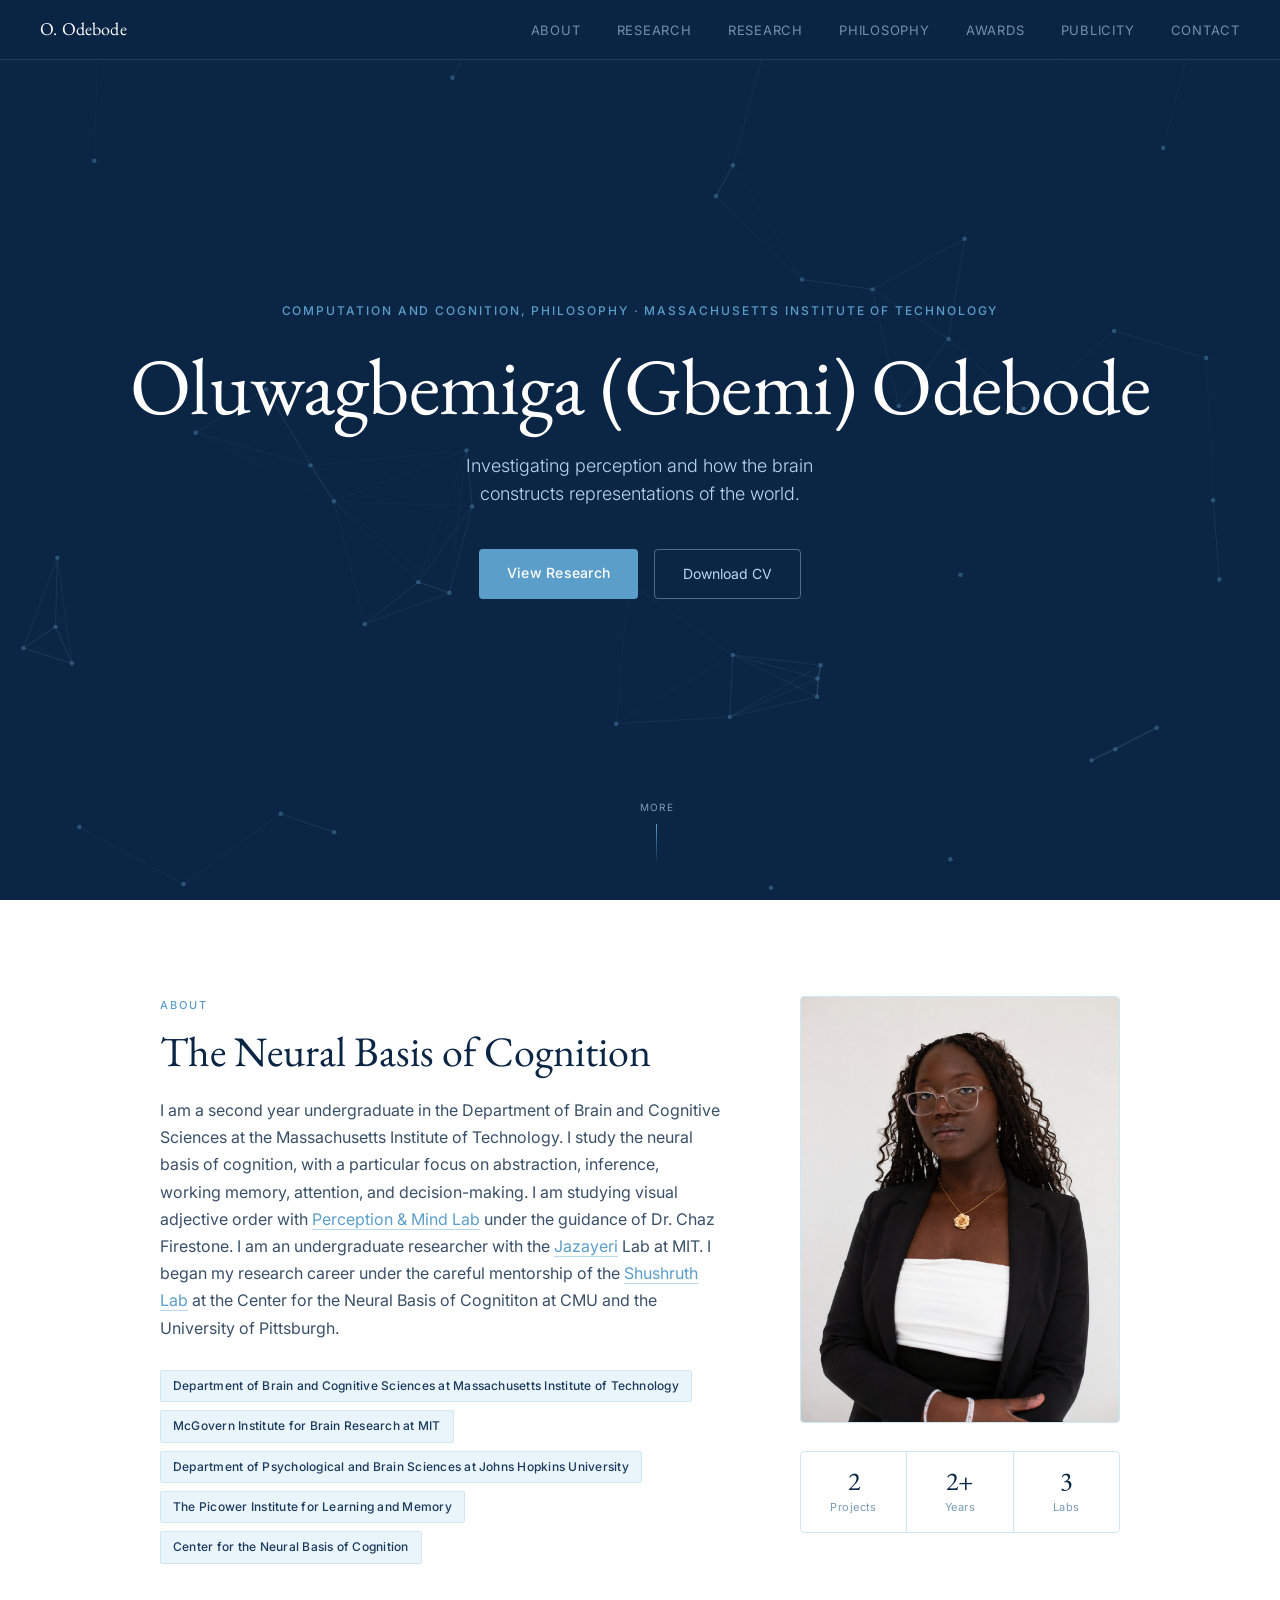
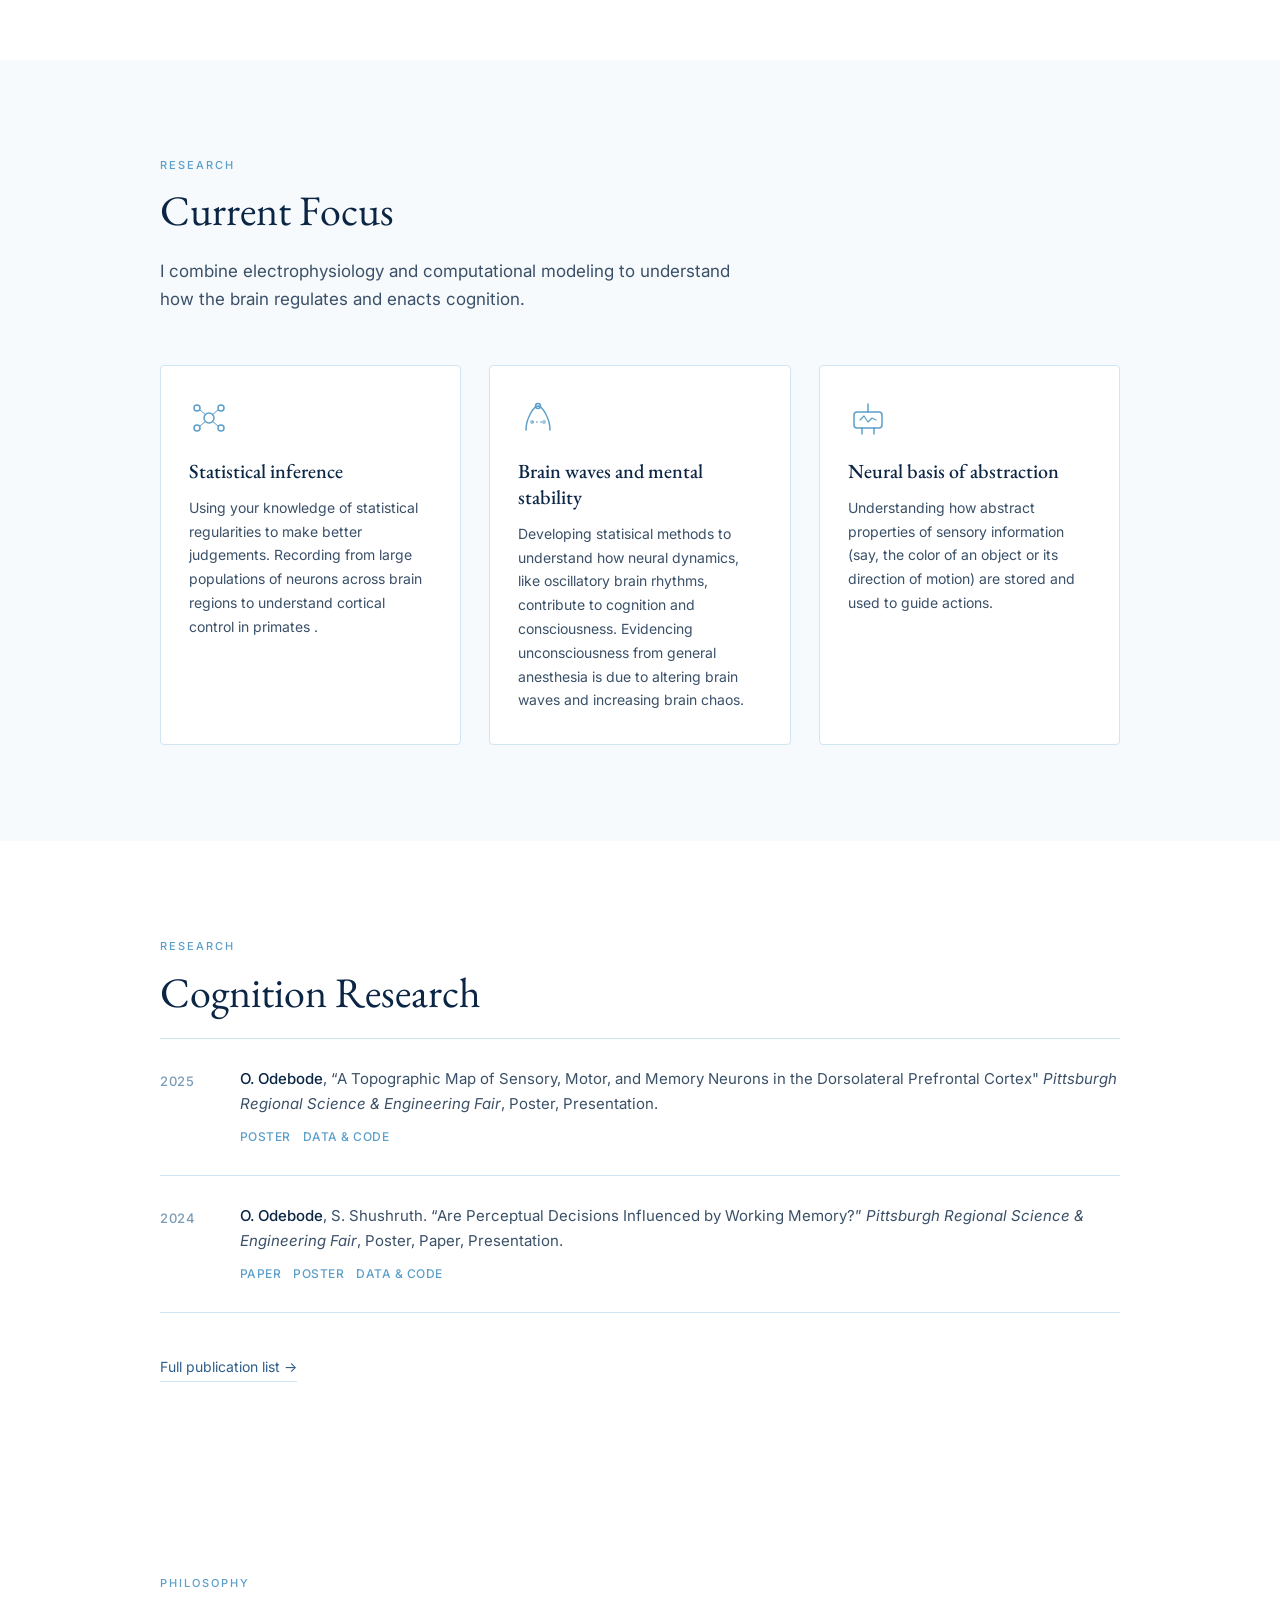
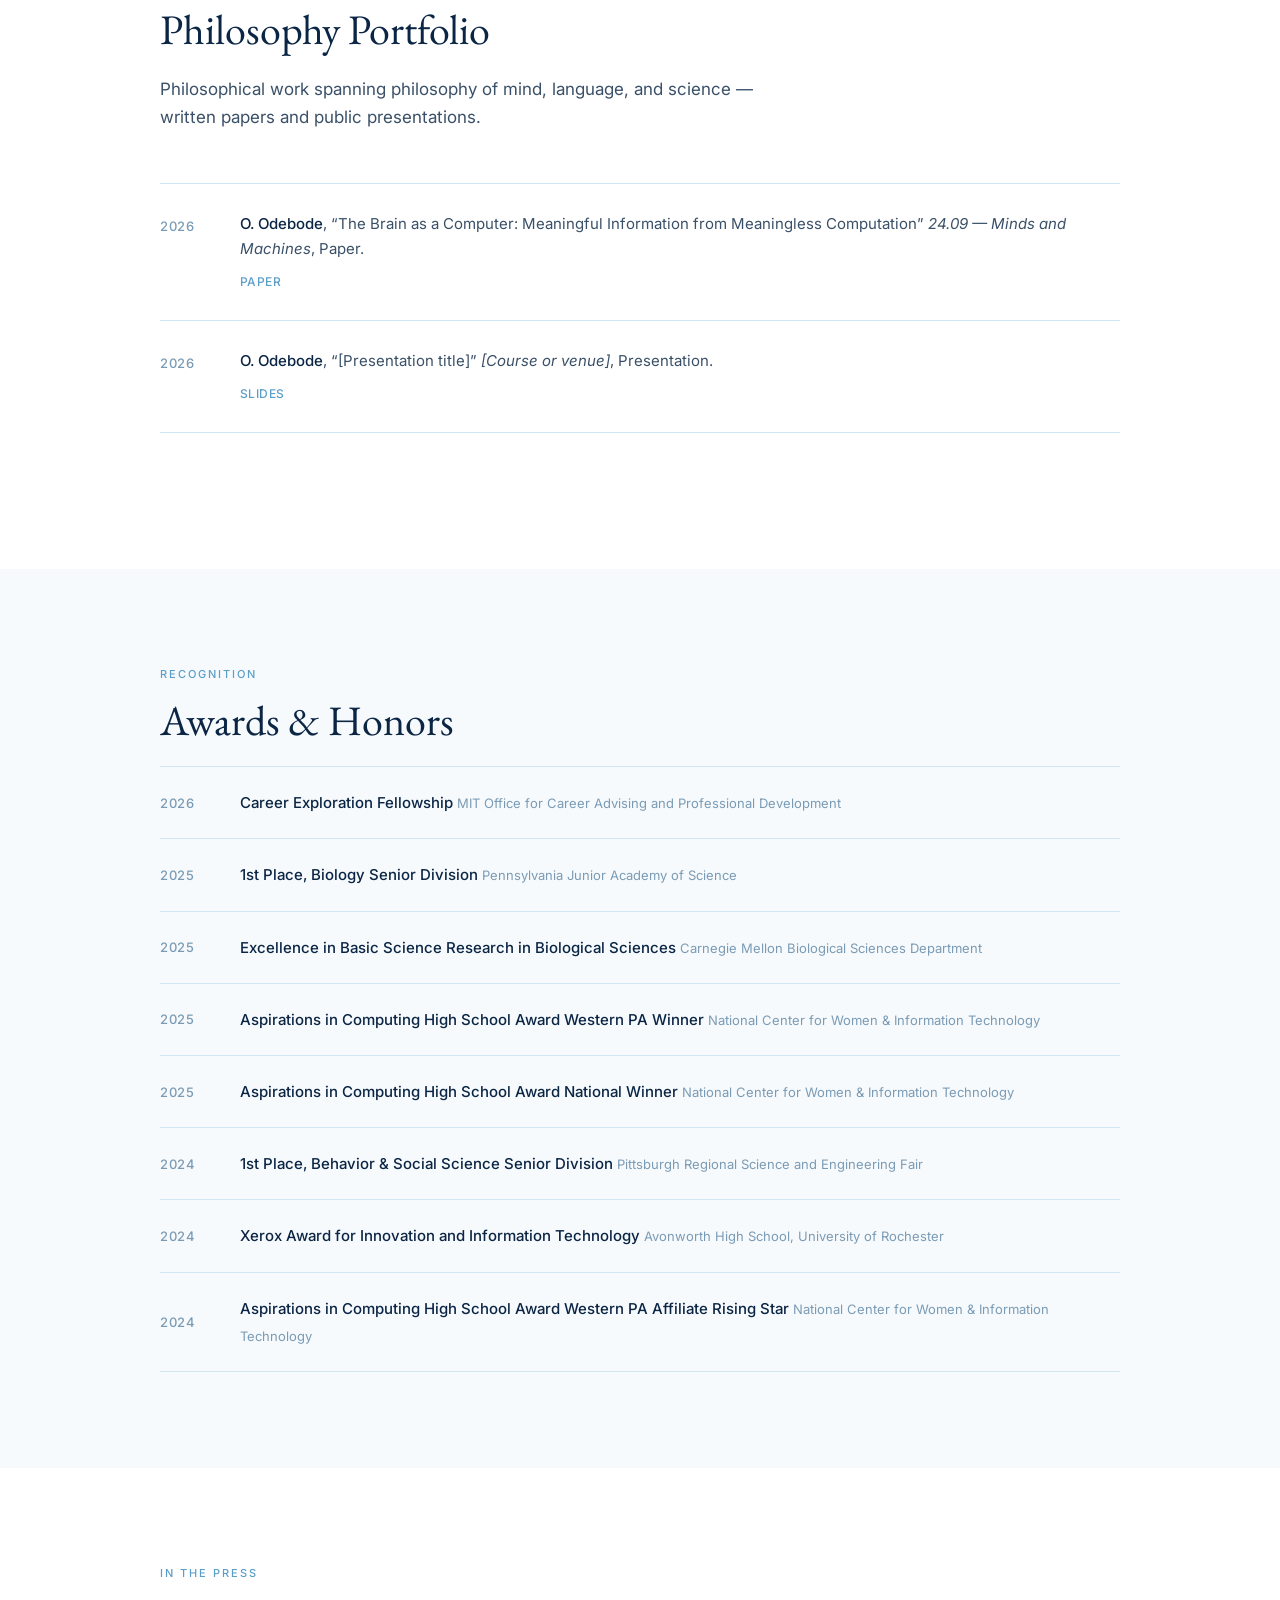
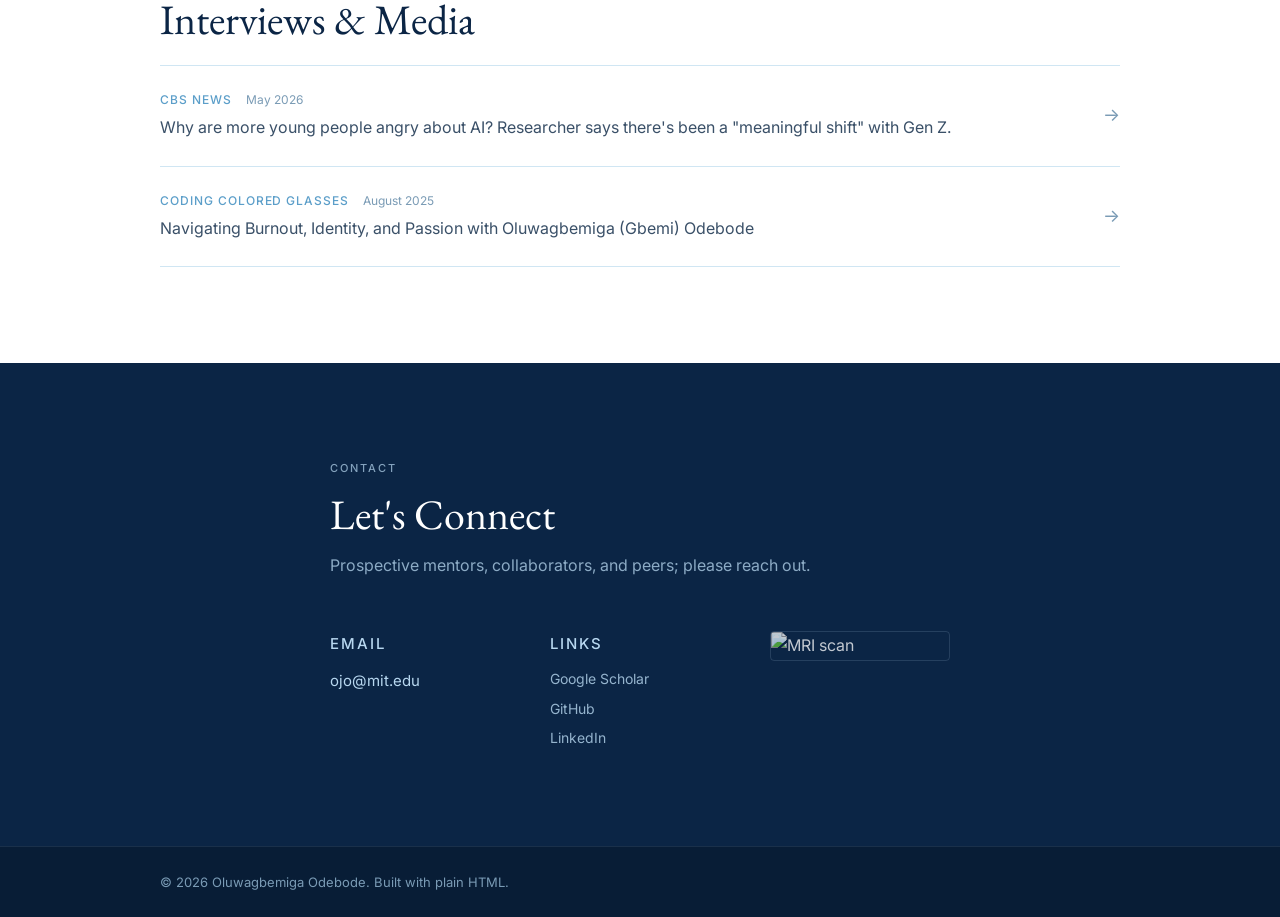
==== commit 668fc20f: "Add files via upload" ====
--- a/index.html
+++ b/index.html
@@ -19,7 +19,8 @@
     <ul>
       <li><a href="#about">About</a></li>
       <li><a href="#research">Research</a></li>
-      <li><a href="#projects">Projects</a></li>
+      <li><a href="#projects">Research</a></li>
+      <li><a href="#philosophy">Philosophy</a></li>
       <li><a href="#awards">Awards</a></li>
       <li><a href="#publicity">Publicity</a></li>
       <li><a href="#contact">Contact</a></li>
@@ -147,20 +148,10 @@
   <!-- PROJECTS -->
   <section id="projects">
     <div class="container">
-      <div class="section-label">Projects</div>
-      <h2>Notable Work</h2>
+      <div class="section-label">Research</div>
+      <h2>Cognition Research</h2>
 
       <div class="pub-list">
-
-        <div class="pub-item">
-          <span class="pub-year">2026</span>
-          <div class="pub-body">
-            <p class="pub-title"> <strong>O. Odebode</strong>, “The Brain as a Computer: Meaningful Information from Meaningless Computation" <em>24.09 - Minds and Machines</em>, Paper.</p>
-            <div class="pub-links">
-              <a href="papers/FINAL O. Odebode 24.09 Spring 2026 Essay.pdf" class="pub-link">Paper</a>
-            </div>
-          </div>
-        </div>
         
         <div class="pub-item">
           <span class="pub-year">2025</span>
@@ -190,6 +181,40 @@
     </div>
   </section>
 
+
+  <!-- PHILOSOPHY -->
+  <section id="philosophy">
+    <div class="container">
+      <div class="section-label">Philosophy</div>
+      <h2>Philosophy Portfolio</h2>
+      <p class="section-intro">Philosophical work spanning philosophy of mind, language, and science — written papers and public presentations.</p>
+
+      <div class="pub-list">
+
+        <div class="pub-item">
+          <span class="pub-year">2026</span>
+          <div class="pub-body">
+            <p class="pub-title"><strong>O. Odebode</strong>, “The Brain as a Computer: Meaningful Information from Meaningless Computation” <em>24.09 — Minds and Machines</em>, Paper.</p>
+            <div class="pub-links">
+              <a href="papers/FINAL O. Odebode 24.09 Spring 2026 Essay.pdf" class="pub-link">Paper</a>
+            </div>
+          </div>
+        </div>
+
+        <div class="pub-item">
+          <span class="pub-year">2026</span>
+          <div class="pub-body">
+            <p class="pub-title"><strong>O. Odebode</strong>, “[Presentation title]” <em>[Course or venue]</em>, Presentation.</p>
+            <div class="pub-links">
+              <a href="#" class="pub-link">Slides</a>
+            </div>
+          </div>
+        </div>
+
+      </div>
+    </div>
+  </section>
+
   <!-- AWARDS -->
 <section id="awards" class="section-alt">
   <div class="container">
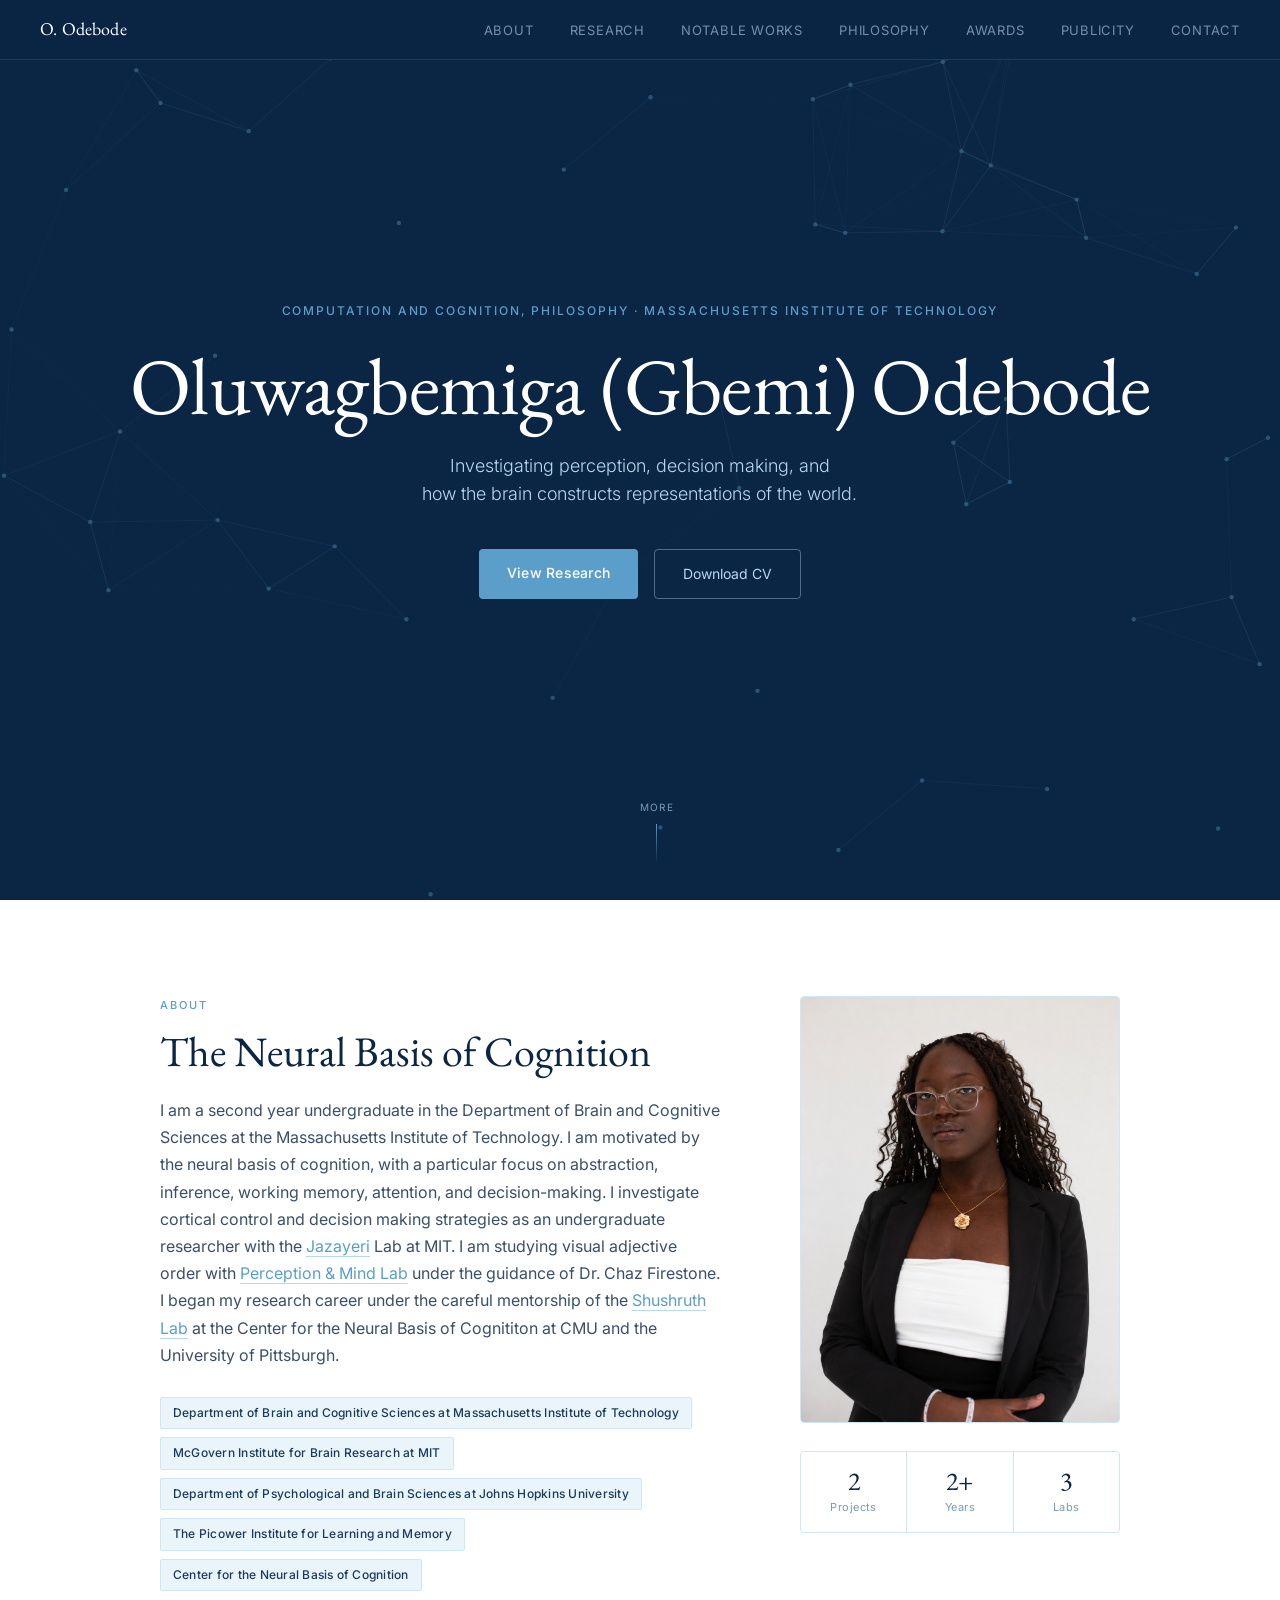
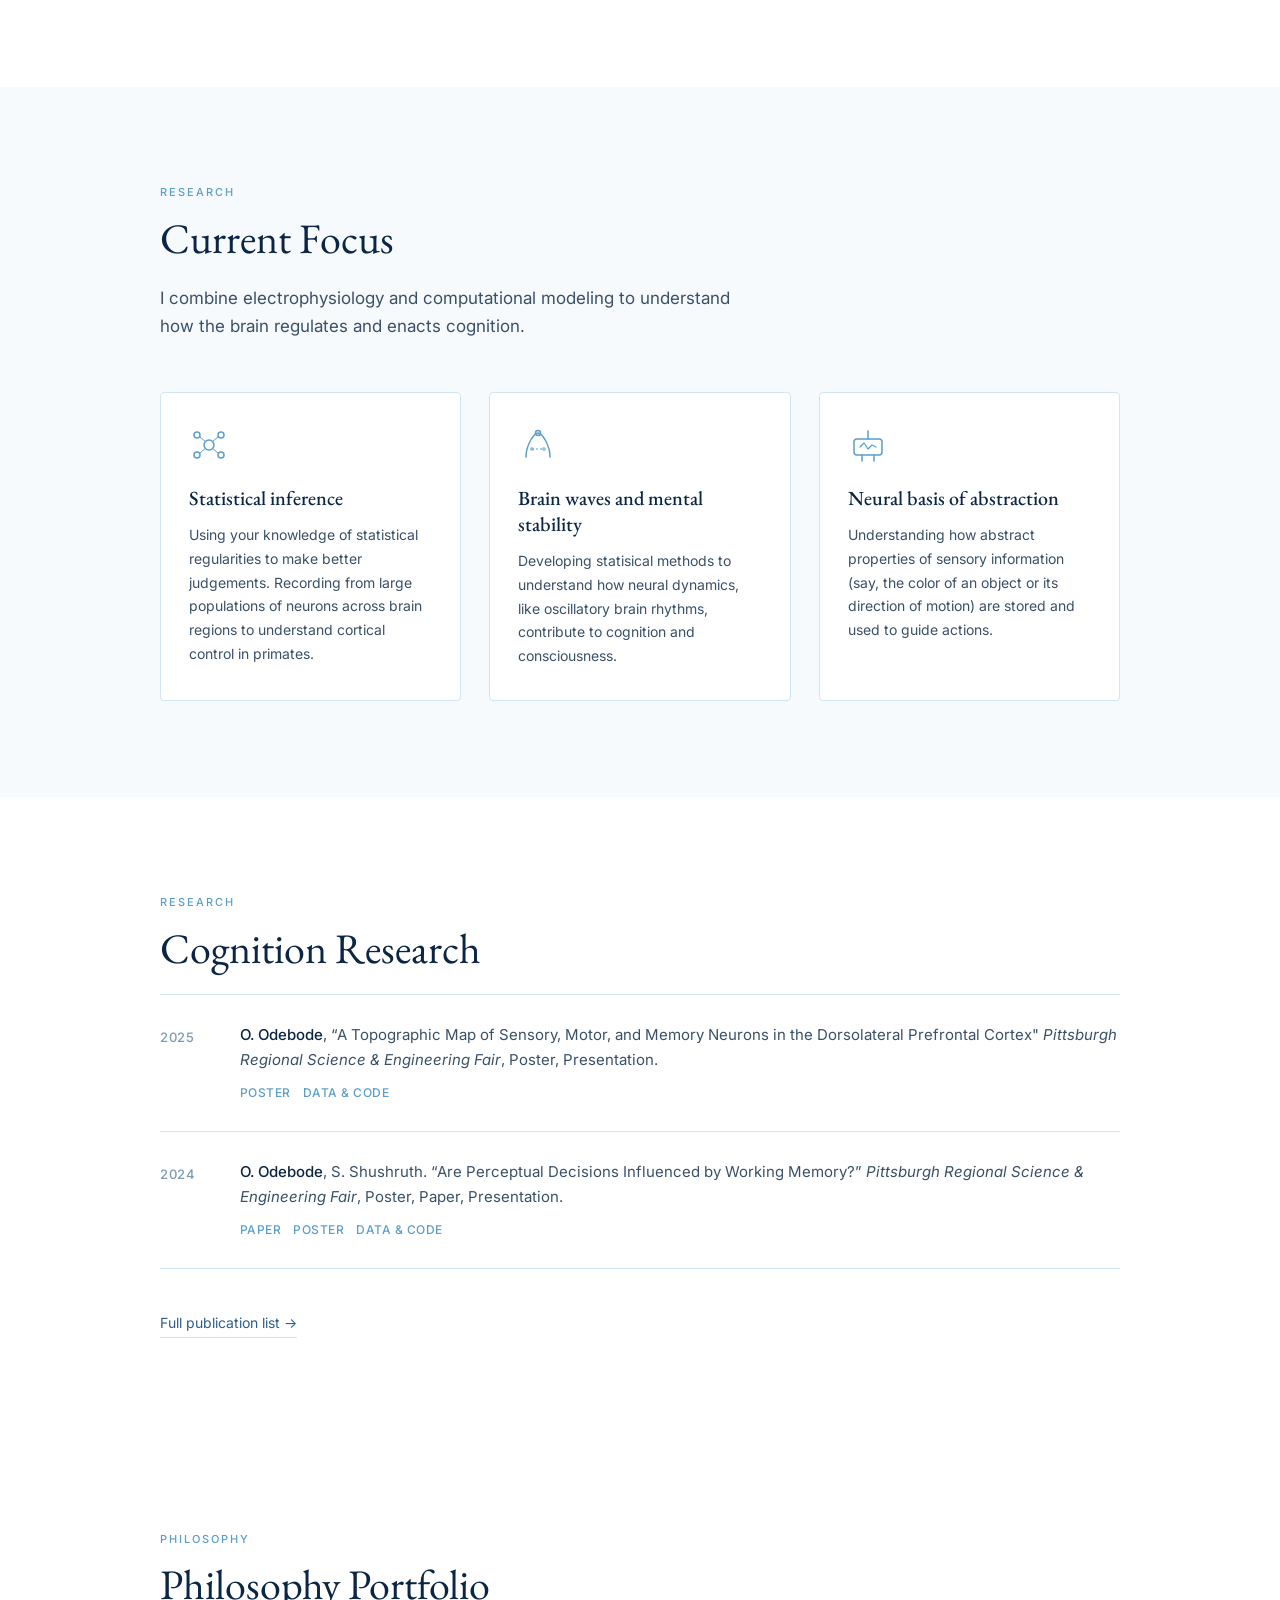
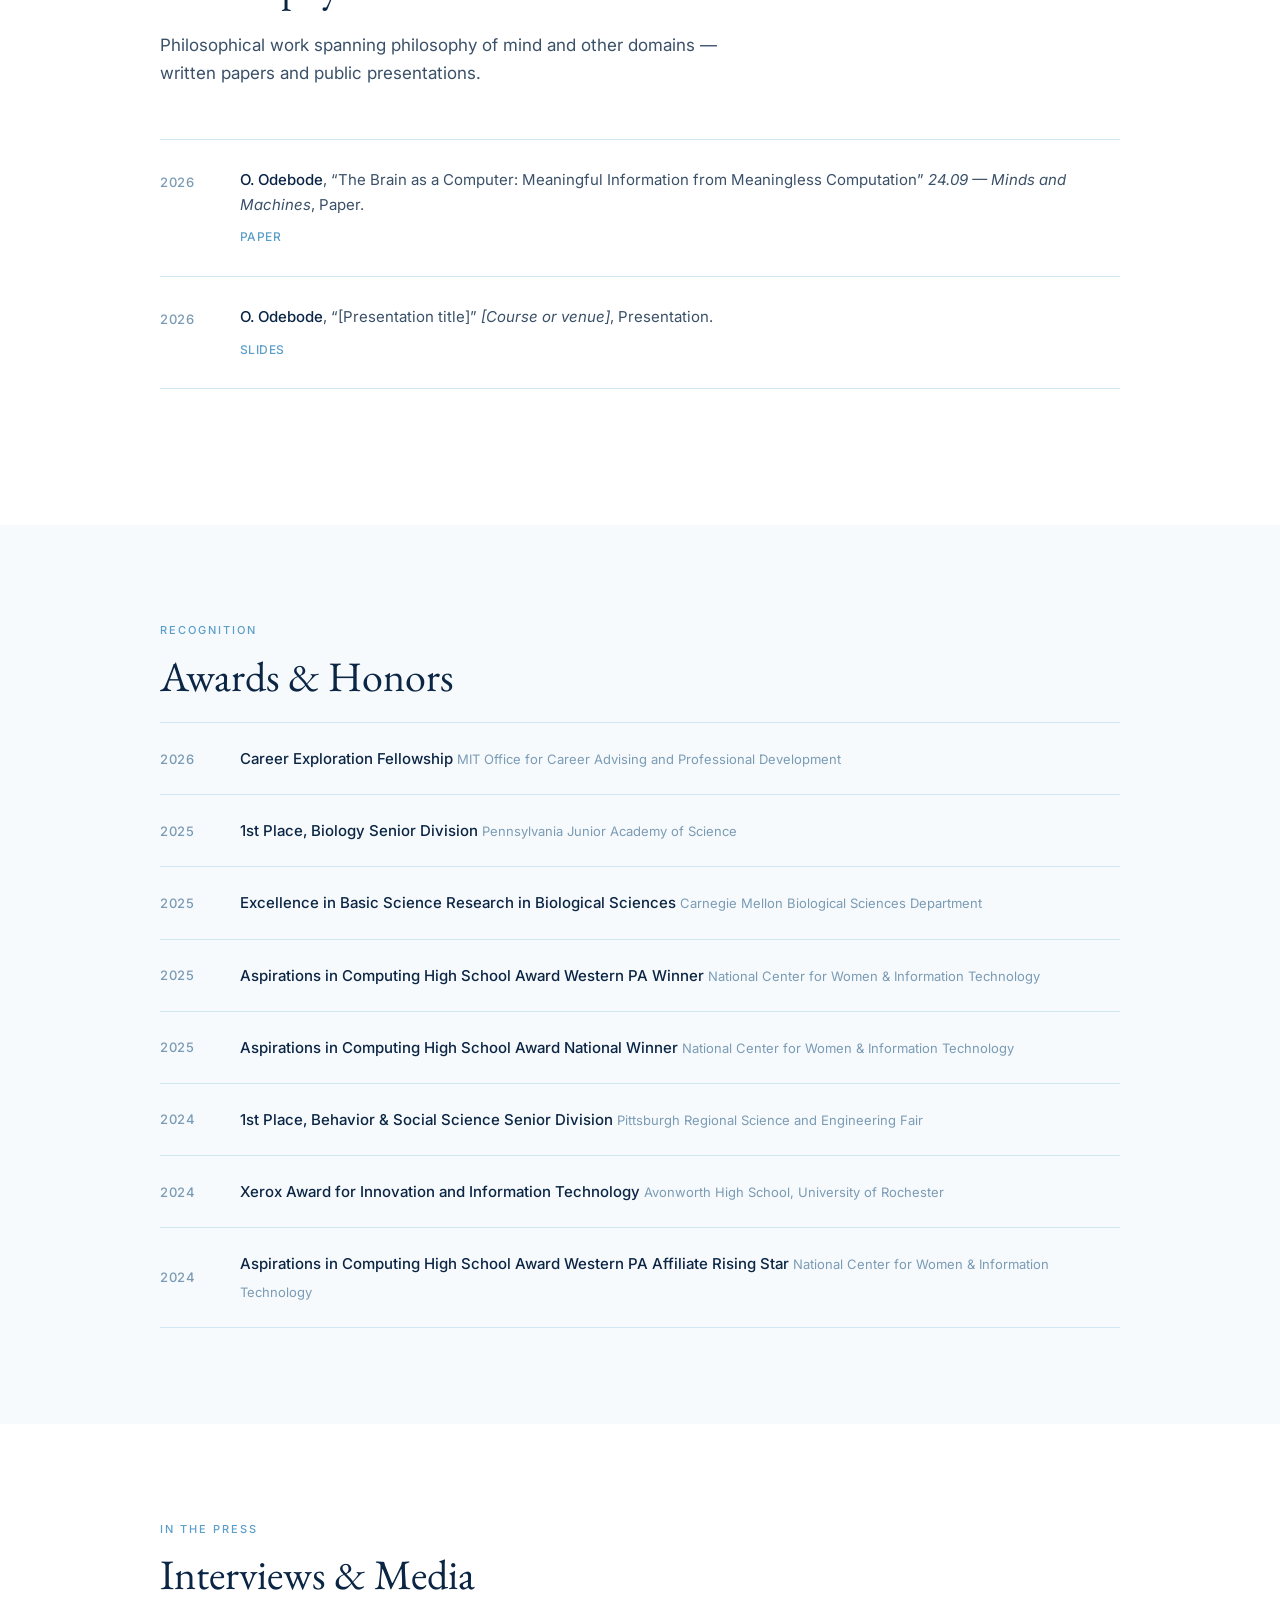
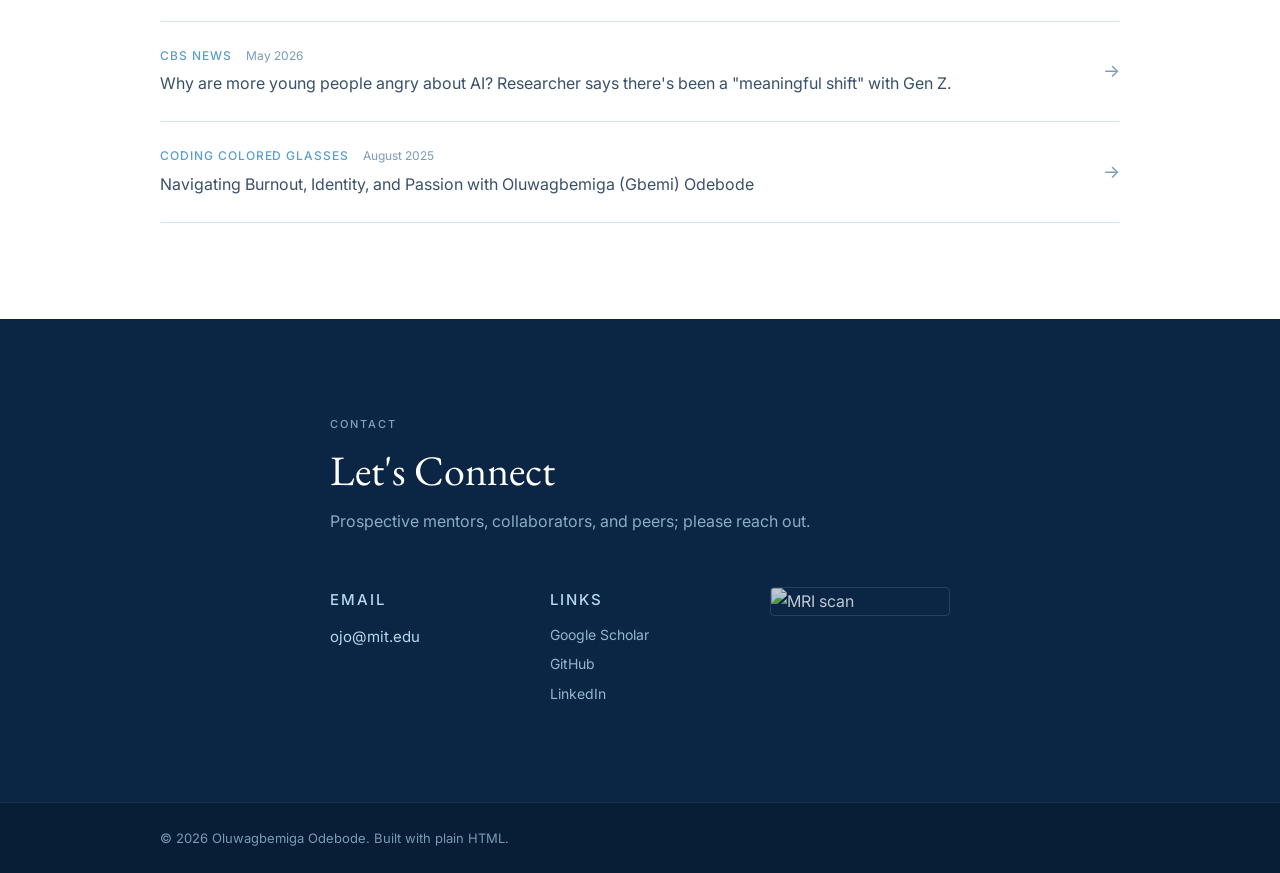
==== commit 34efa185: "Update index.html" ====
--- a/index.html
+++ b/index.html
@@ -9,7 +9,7 @@
   <link rel="stylesheet" href="style.css">
   <link rel="preconnect" href="https://fonts.googleapis.com">
   <link href="https://fonts.googleapis.com/css2?family=EB+Garamond:ital,wght@0,400;0,500;1,400&family=Inter:wght@300;400;500&display=swap" rel="stylesheet">
-  <meta name="description" content="oluwagbemiga odebode — neuroscience researcher at MIT studying cognition, memory, and decision-making.">
+  <meta name="description" content="oluwagbemiga odebode — computation and cognition undergraduate at MIT studying cognition, memory, and decision-making.">
 </head>
 <body>
 
@@ -19,7 +19,7 @@
     <ul>
       <li><a href="#about">About</a></li>
       <li><a href="#research">Research</a></li>
-      <li><a href="#projects">Research</a></li>
+      <li><a href="#projects">Notable Works</a></li>
       <li><a href="#philosophy">Philosophy</a></li>
       <li><a href="#awards">Awards</a></li>
       <li><a href="#publicity">Publicity</a></li>
@@ -33,7 +33,7 @@
     <div class="hero-content">
       <p class="hero-eyebrow">Computation and Cognition, Philosophy · Massachusetts Institute of Technology</p>
       <h1>Oluwagbemiga (Gbemi) Odebode</h1>
-      <p class="hero-sub">Investigating perception and how the brain <br>constructs representations of the world.</p>
+      <p class="hero-sub">Investigating perception, decision making, and<br> how the brain constructs representations of the world.</p>
       <div class="hero-links">
         <a href="#research" class="btn-primary">View Research</a>
         <a href="/resumes/resume.pdf" class="btn-ghost" target="_blank">Download CV</a>
@@ -52,9 +52,9 @@
         <div class="section-label">About</div>
         <h2>The Neural Basis of Cognition</h2>
         <p>I am a second year undergraduate in the Department of Brain and Cognitive Sciences at the Massachusetts Institute of Technology. 
-          I study the neural basis of cognition, with a particular focus on abstraction, inference, working memory, attention, and decision-making. 
+          I am motivated by the neural basis of cognition, with a particular focus on abstraction, inference, working memory, attention, and decision-making. 
+          I investigate cortical control and decision making strategies as an undergraduate researcher with the <a href="https://jazlab.org/" target="_blank">Jazayeri</a> Lab at MIT. 
           I am studying visual adjective order with <a href="https://perception.jhu.edu/" target="_blank">Perception & Mind Lab</a> under the guidance of Dr. Chaz Firestone.
-          I am an undergraduate researcher with the <a href="https://jazlab.org/" target="_blank">Jazayeri</a> Lab at MIT. 
           I began my research career under the careful mentorship of the <a href="https://www.shushruthlab.org/" target="_blank">Shushruth Lab</a> at the Center for the Neural Basis of Cognititon at CMU and the University of Pittsburgh.</p>
         <div class="affiliation-badges">
           <span class="badge">Department of Brain and Cognitive Sciences at Massachusetts Institute of Technology</span>
@@ -110,7 +110,7 @@
           </div>
           <h3>Statistical inference</h3>
           <p> Using your knowledge of statistical regularities to make better judgements. 
-            Recording from large populations of neurons across brain regions to understand cortical control in primates .</p>
+            Recording from large populations of neurons across brain regions to understand cortical control in primates.</p>
         </div>
 
         <div class="research-card">
@@ -124,8 +124,7 @@
             </svg>
           </div>
           <h3>Brain waves and mental stability</h3>
-          <p>Developing statisical methods to understand how neural dynamics, like oscillatory brain rhythms, contribute to cognition and consciousness. 
-            Evidencing unconsciousness from general anesthesia is due to altering brain waves and increasing brain chaos.</p>
+          <p>Developing statisical methods to understand how neural dynamics, like oscillatory brain rhythms, contribute to cognition and consciousness.</p>
         </div>
 
         <div class="research-card">
@@ -187,7 +186,7 @@
     <div class="container">
       <div class="section-label">Philosophy</div>
       <h2>Philosophy Portfolio</h2>
-      <p class="section-intro">Philosophical work spanning philosophy of mind, language, and science — written papers and public presentations.</p>
+      <p class="section-intro">Philosophical work spanning philosophy of mind and other domains — written papers and public presentations.</p>
 
       <div class="pub-list">
 
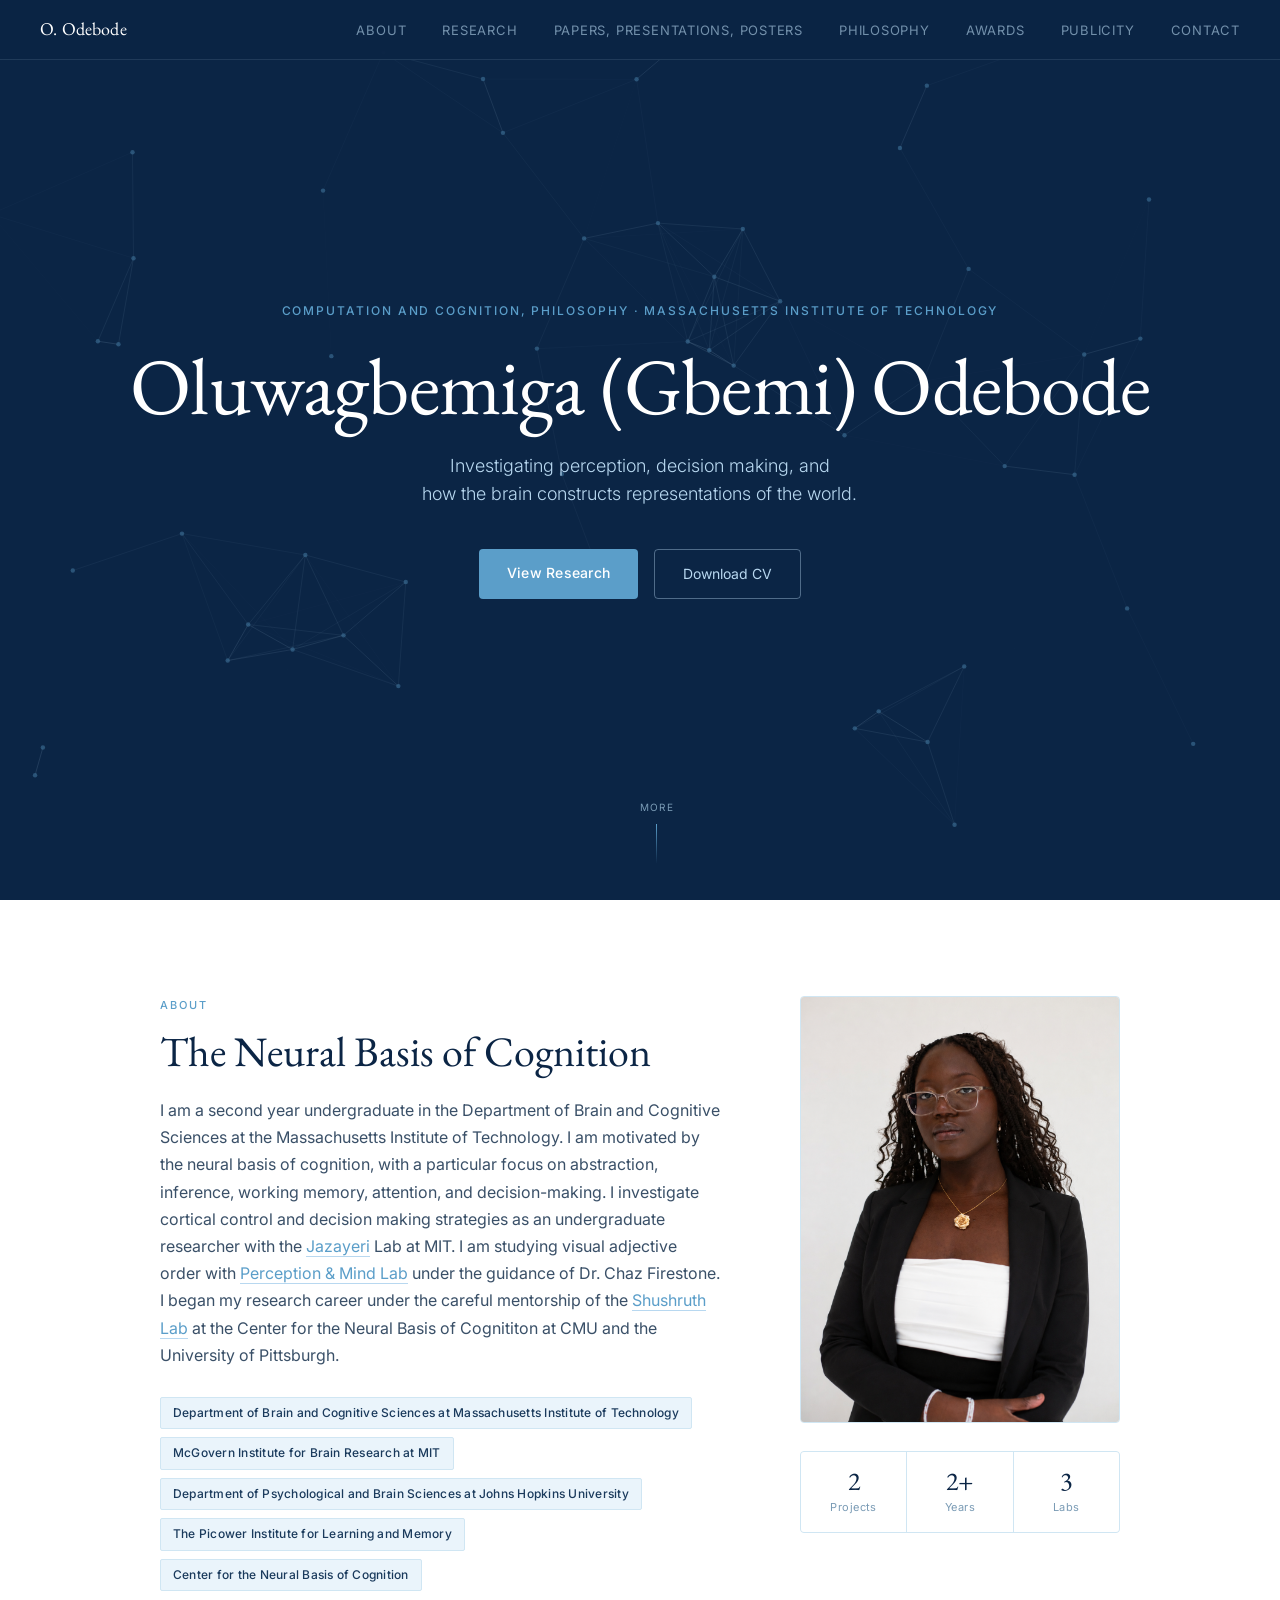
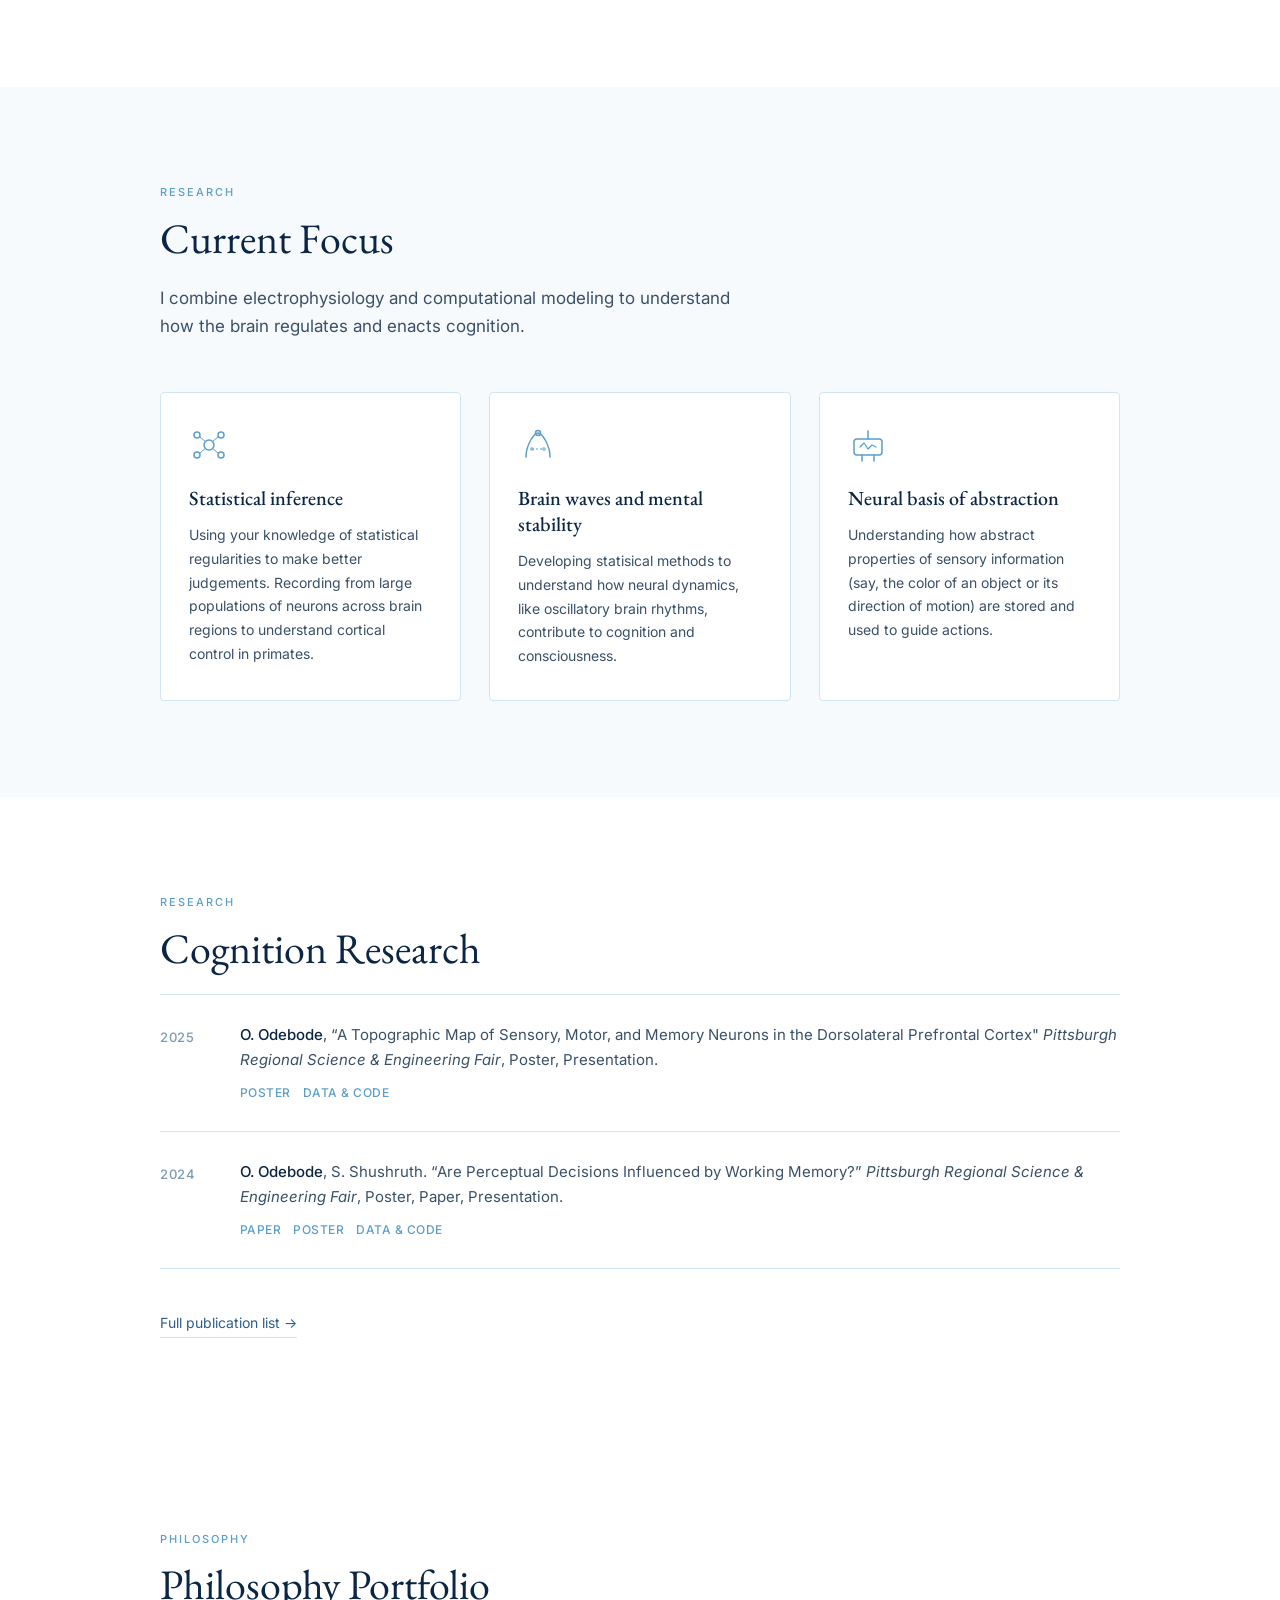
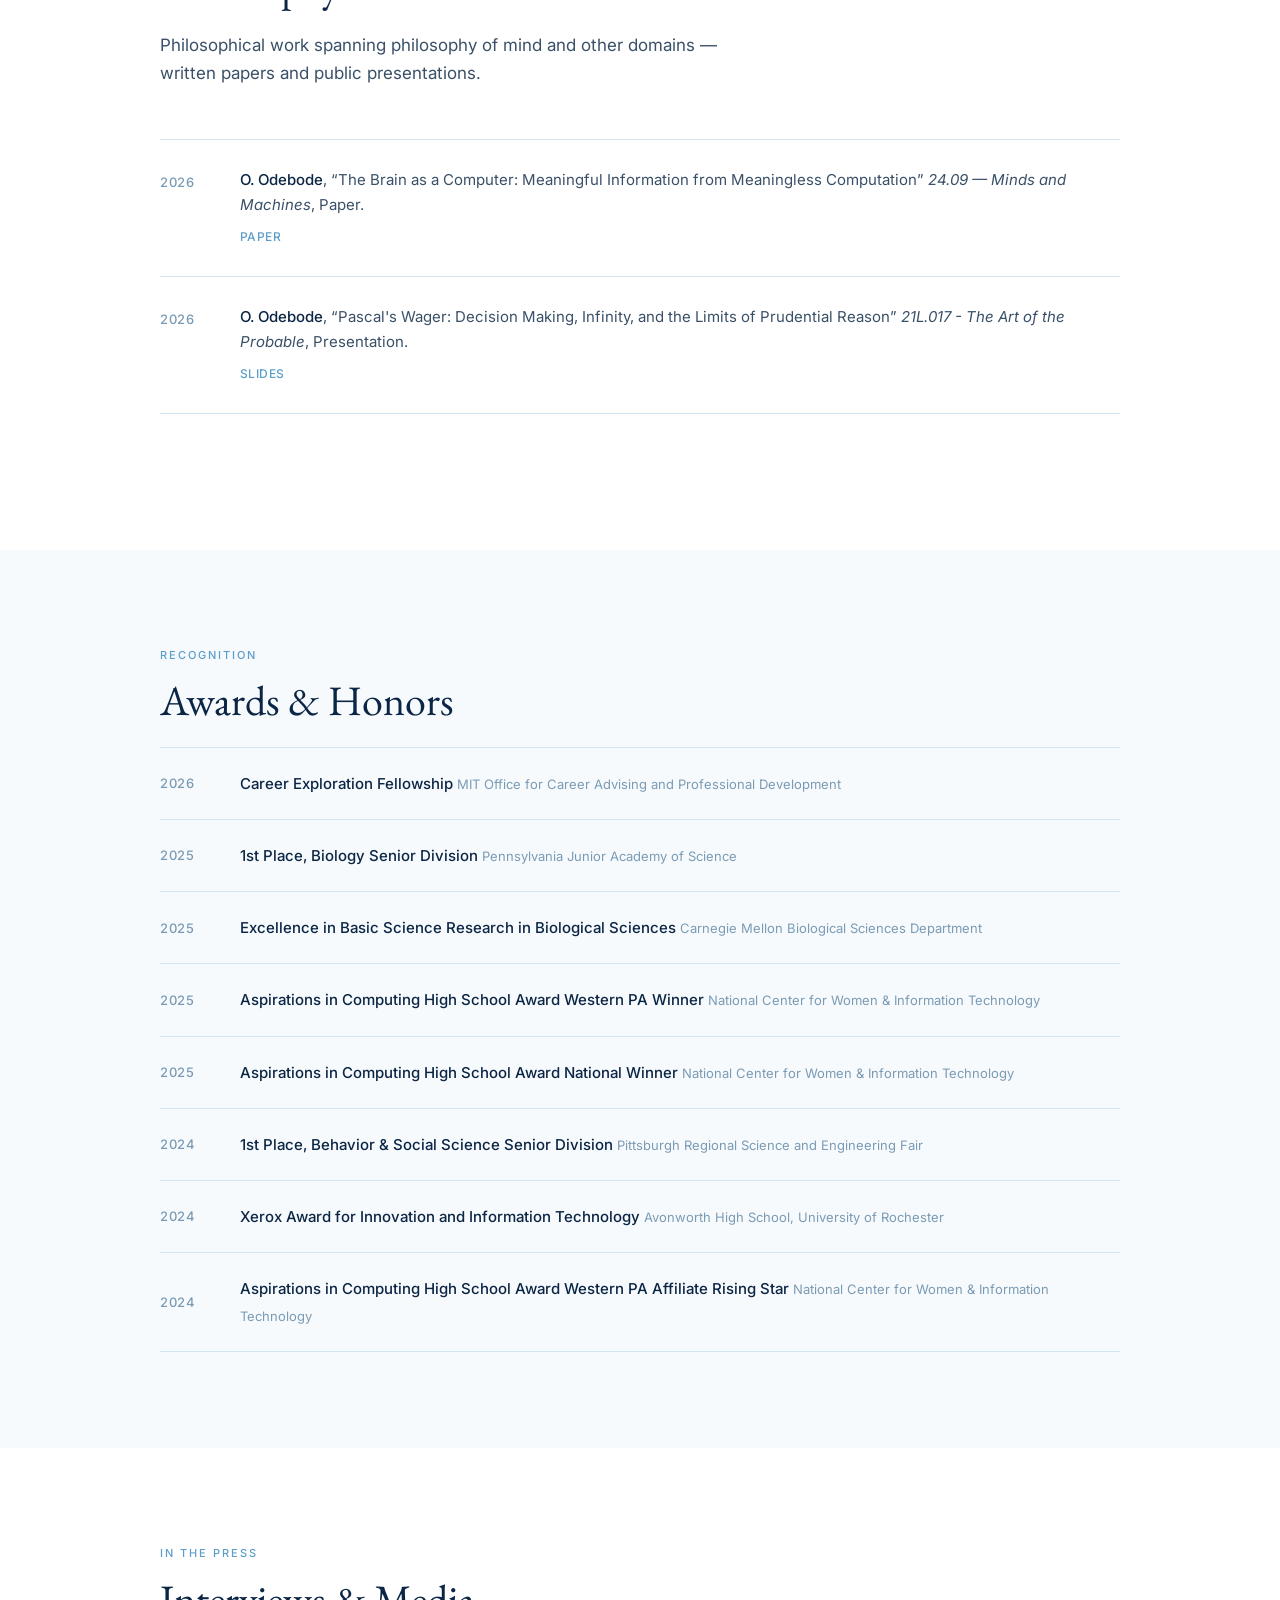
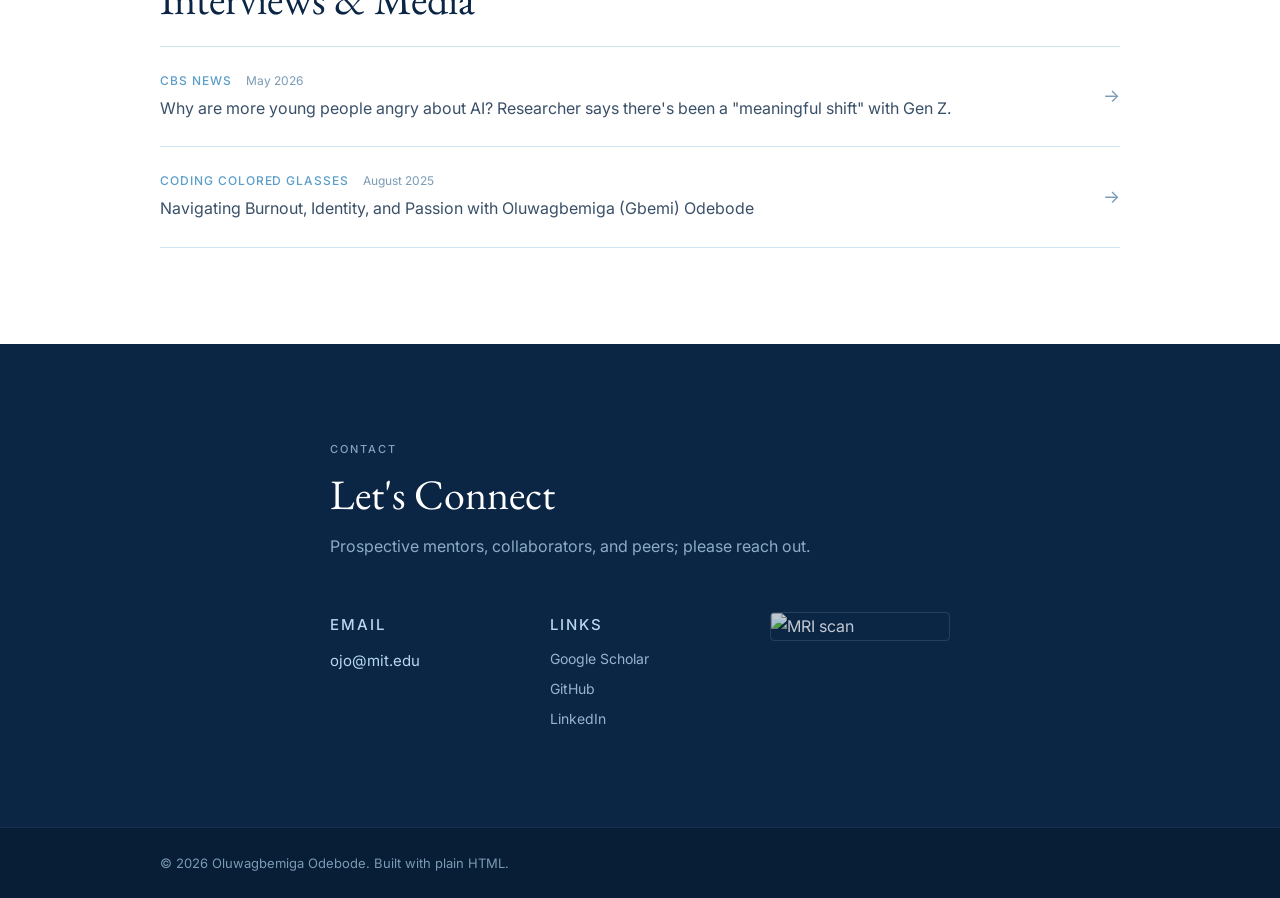
==== commit 01546d08: "Update index.html" ====
--- a/index.html
+++ b/index.html
@@ -19,7 +19,7 @@
     <ul>
       <li><a href="#about">About</a></li>
       <li><a href="#research">Research</a></li>
-      <li><a href="#projects">Notable Works</a></li>
+      <li><a href="#projects">Papers, Presentations, Posters</a></li>
       <li><a href="#philosophy">Philosophy</a></li>
       <li><a href="#awards">Awards</a></li>
       <li><a href="#publicity">Publicity</a></li>
@@ -203,9 +203,9 @@
         <div class="pub-item">
           <span class="pub-year">2026</span>
           <div class="pub-body">
-            <p class="pub-title"><strong>O. Odebode</strong>, “[Presentation title]” <em>[Course or venue]</em>, Presentation.</p>
+            <p class="pub-title"><strong>O. Odebode</strong>, “Pascal's Wager: Decision Making, Infinity, and the Limits of Prudential Reason” <em>21L.017 - The Art of the Probable</em>, Presentation.</p>
             <div class="pub-links">
-              <a href="#" class="pub-link">Slides</a>
+              <a href="papers/Odebode 21L.017 Presentation-compressed.pdf" class="pub-link">Slides</a>
             </div>
           </div>
         </div>
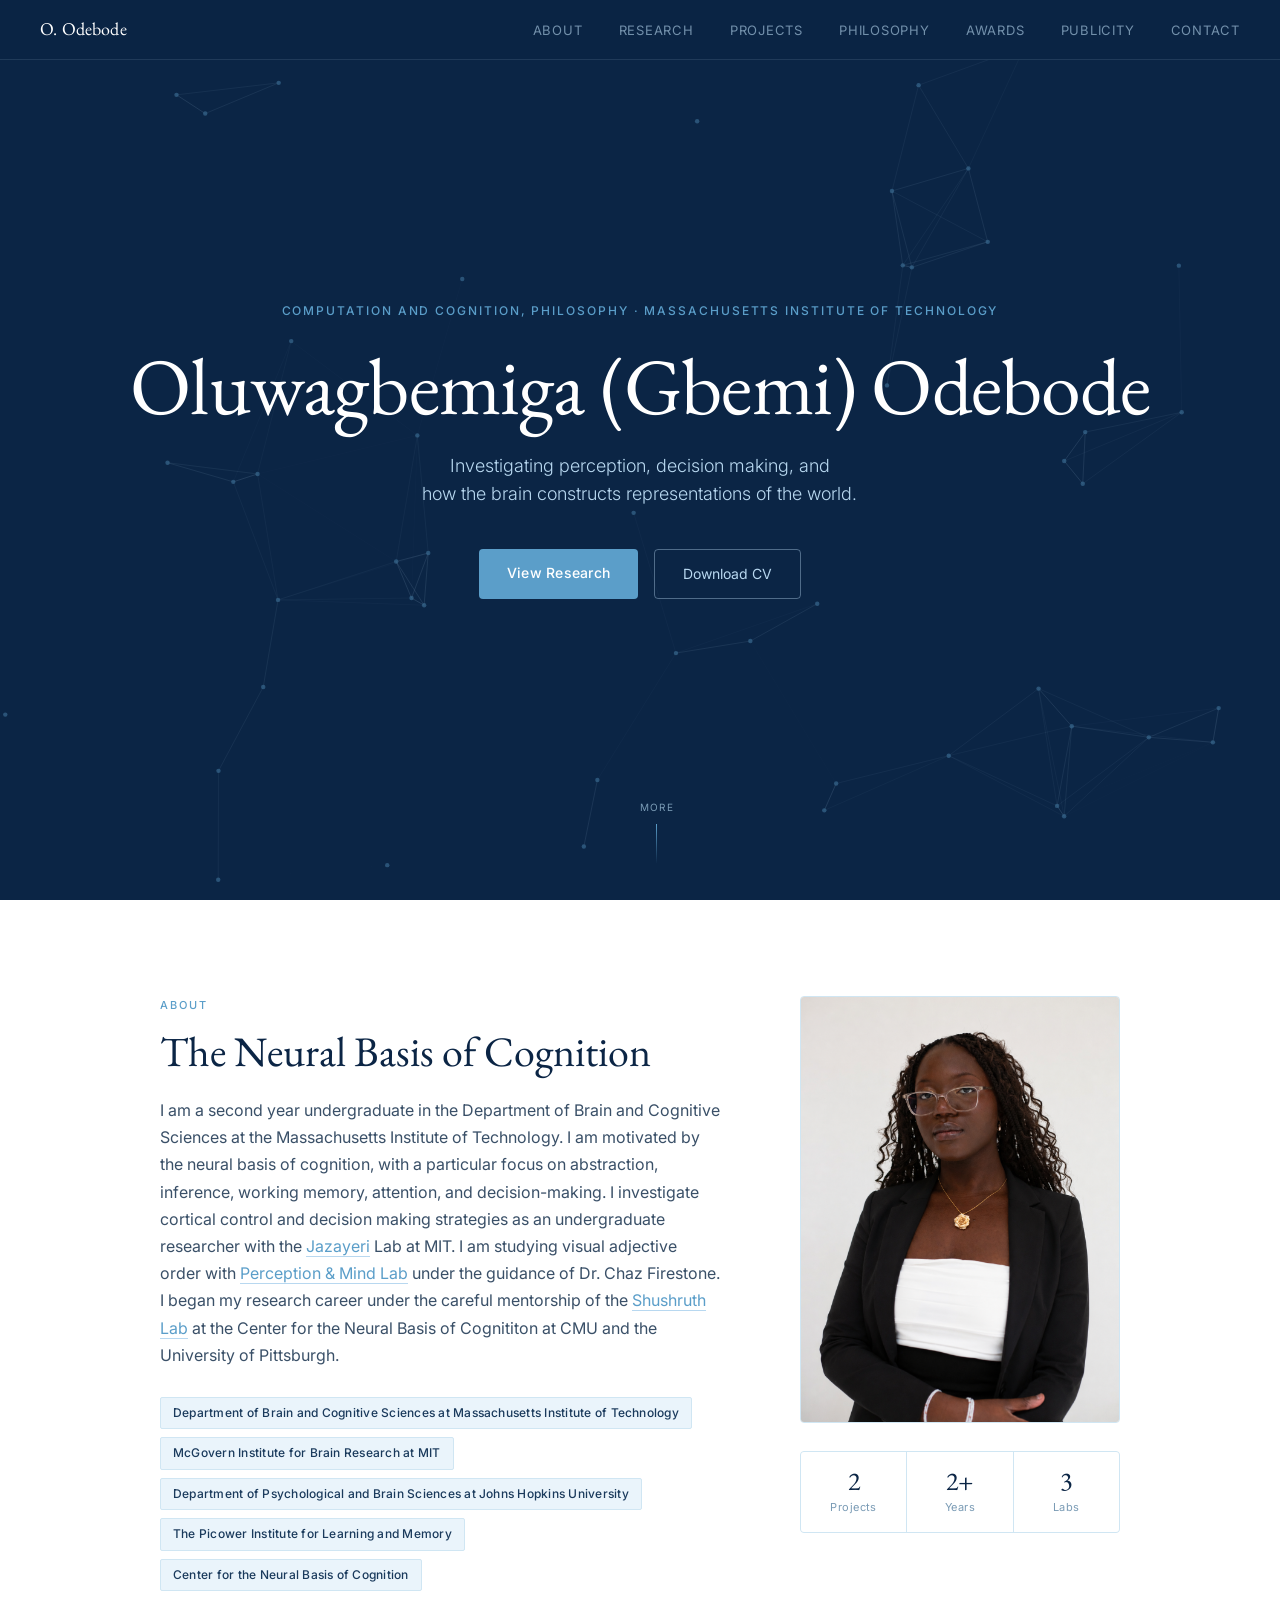
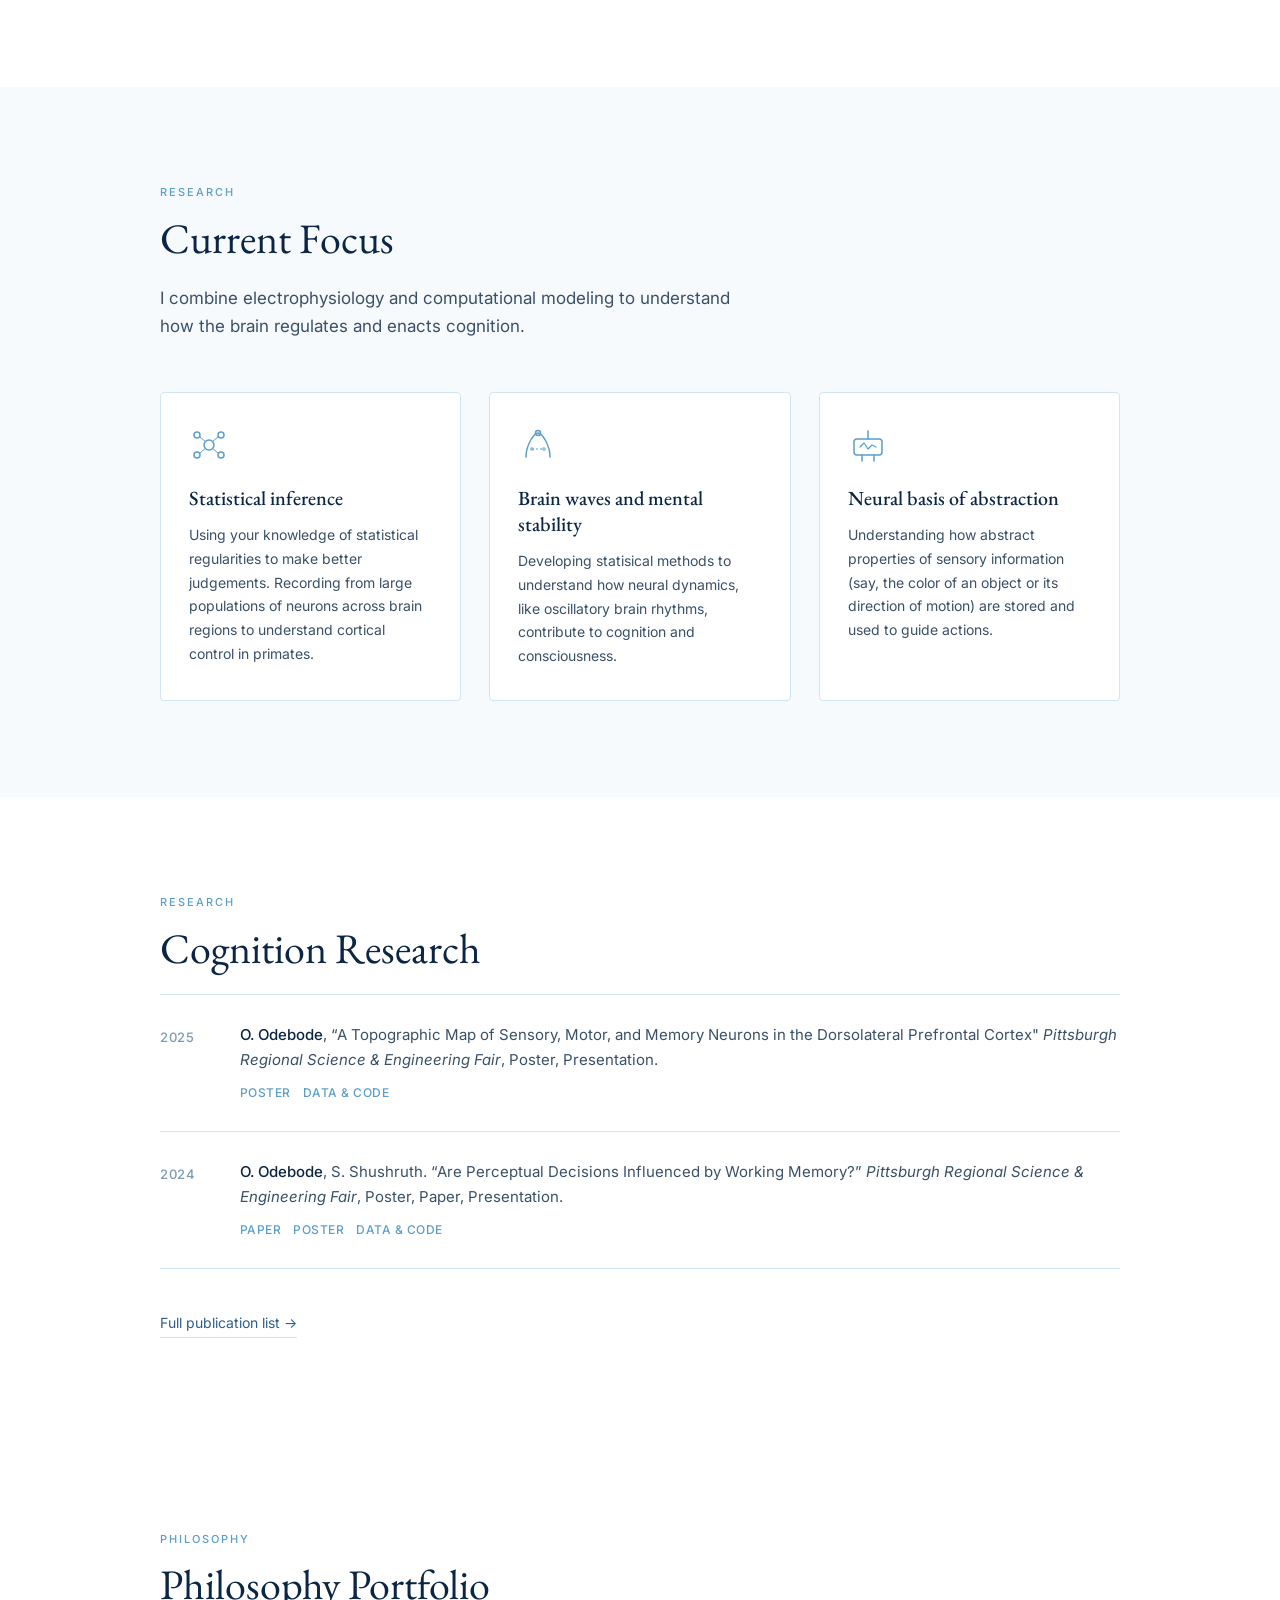
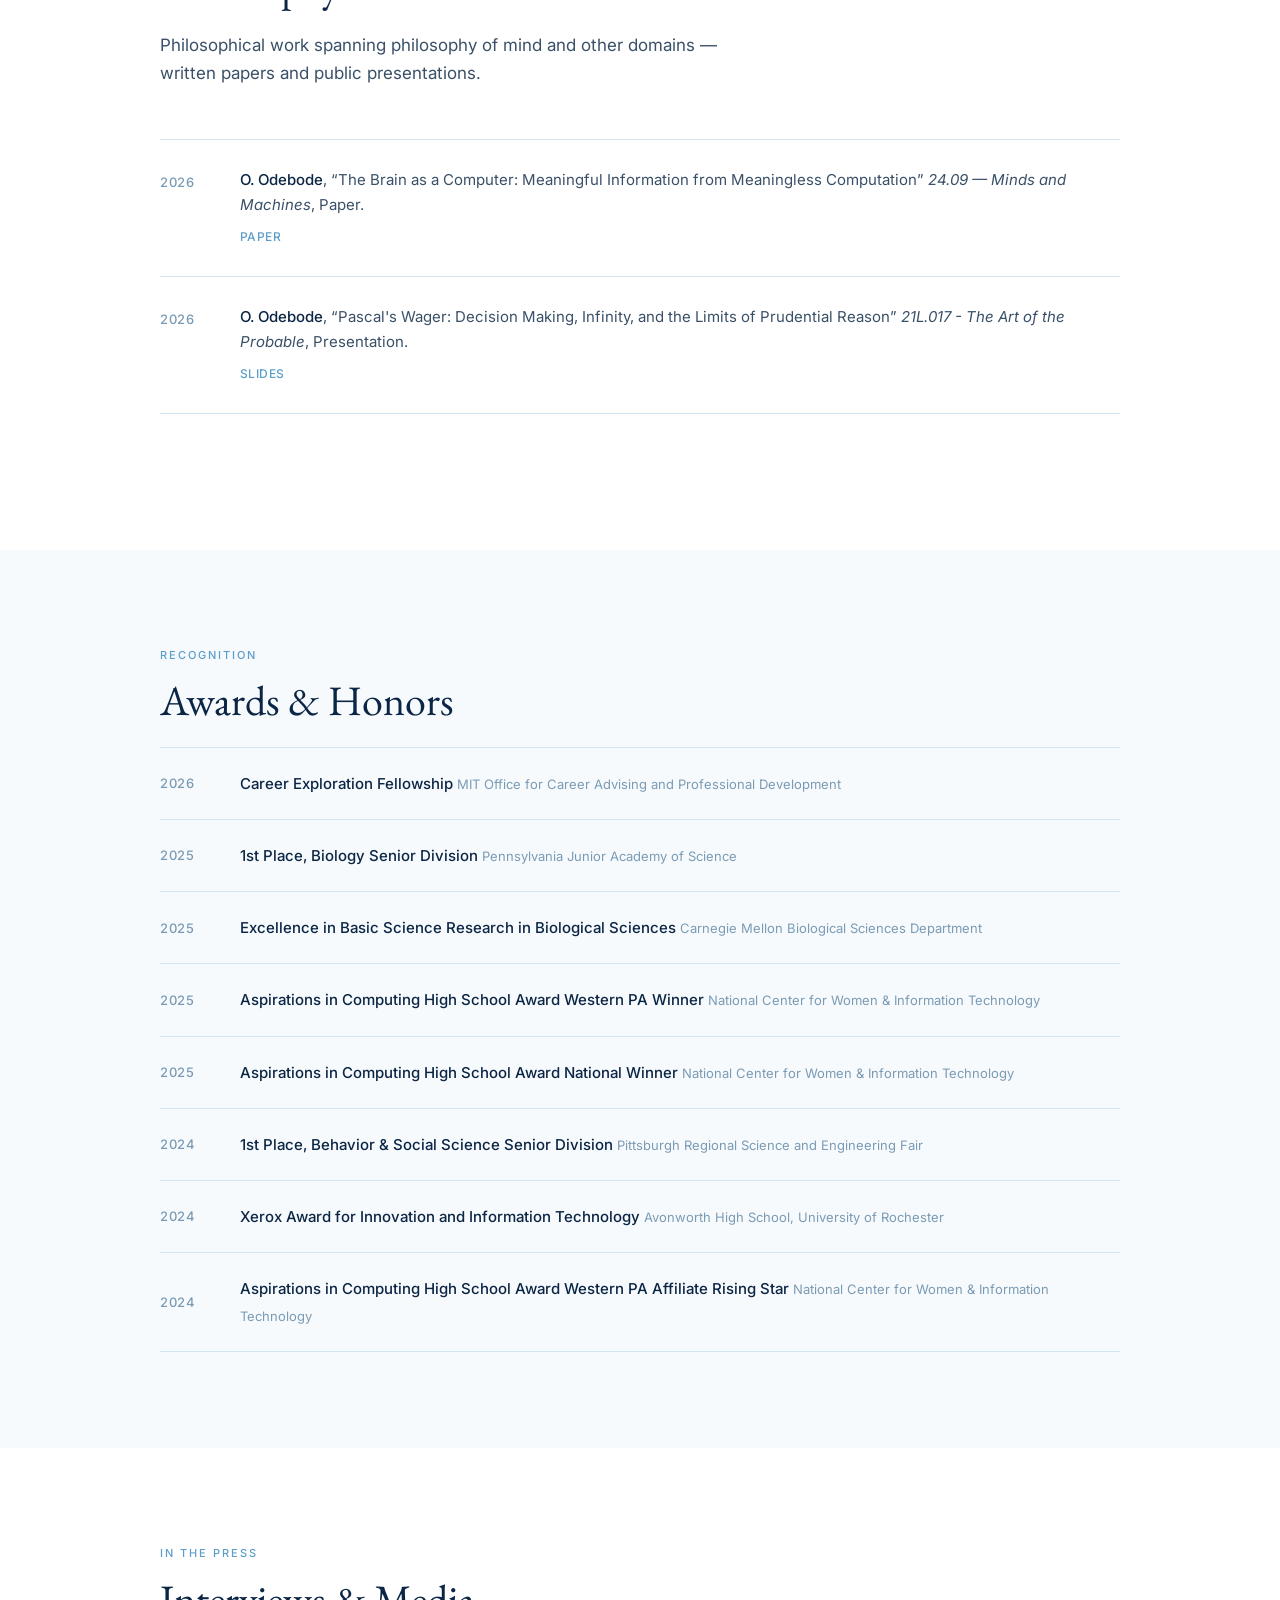
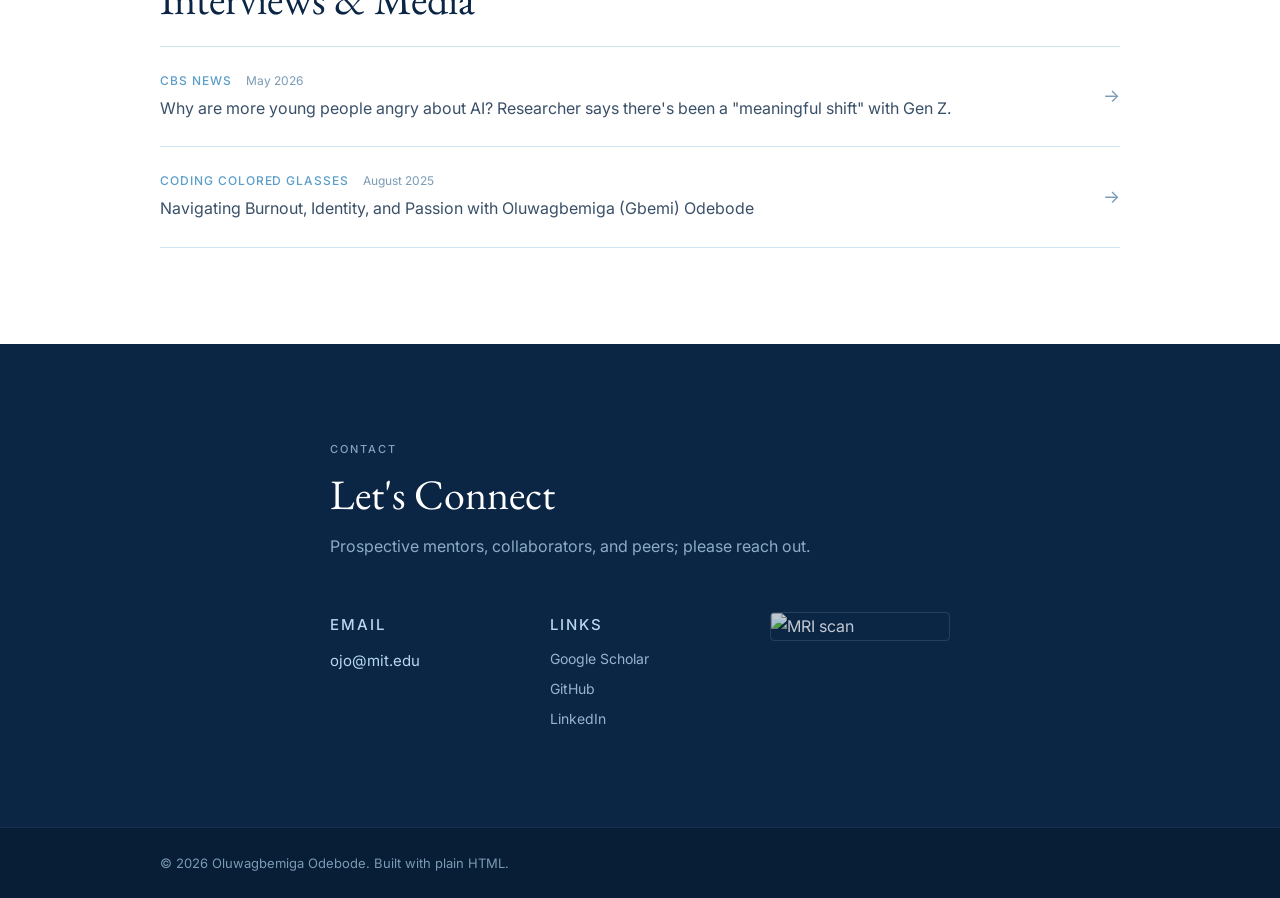
==== commit 31303de5: "Update index.html" ====
--- a/index.html
+++ b/index.html
@@ -19,7 +19,7 @@
     <ul>
       <li><a href="#about">About</a></li>
       <li><a href="#research">Research</a></li>
-      <li><a href="#projects">Papers, Presentations, Posters</a></li>
+      <li><a href="#projects">Projects</a></li>
       <li><a href="#philosophy">Philosophy</a></li>
       <li><a href="#awards">Awards</a></li>
       <li><a href="#publicity">Publicity</a></li>
@@ -205,7 +205,7 @@
           <div class="pub-body">
             <p class="pub-title"><strong>O. Odebode</strong>, “Pascal's Wager: Decision Making, Infinity, and the Limits of Prudential Reason” <em>21L.017 - The Art of the Probable</em>, Presentation.</p>
             <div class="pub-links">
-              <a href="papers/Odebode 21L.017 Presentation-compressed.pdf" class="pub-link">Slides</a>
+              <a href="posters/Odebode 21L.017 Presentation-compressed.pdf" class="pub-link">Slides</a>
             </div>
           </div>
         </div>
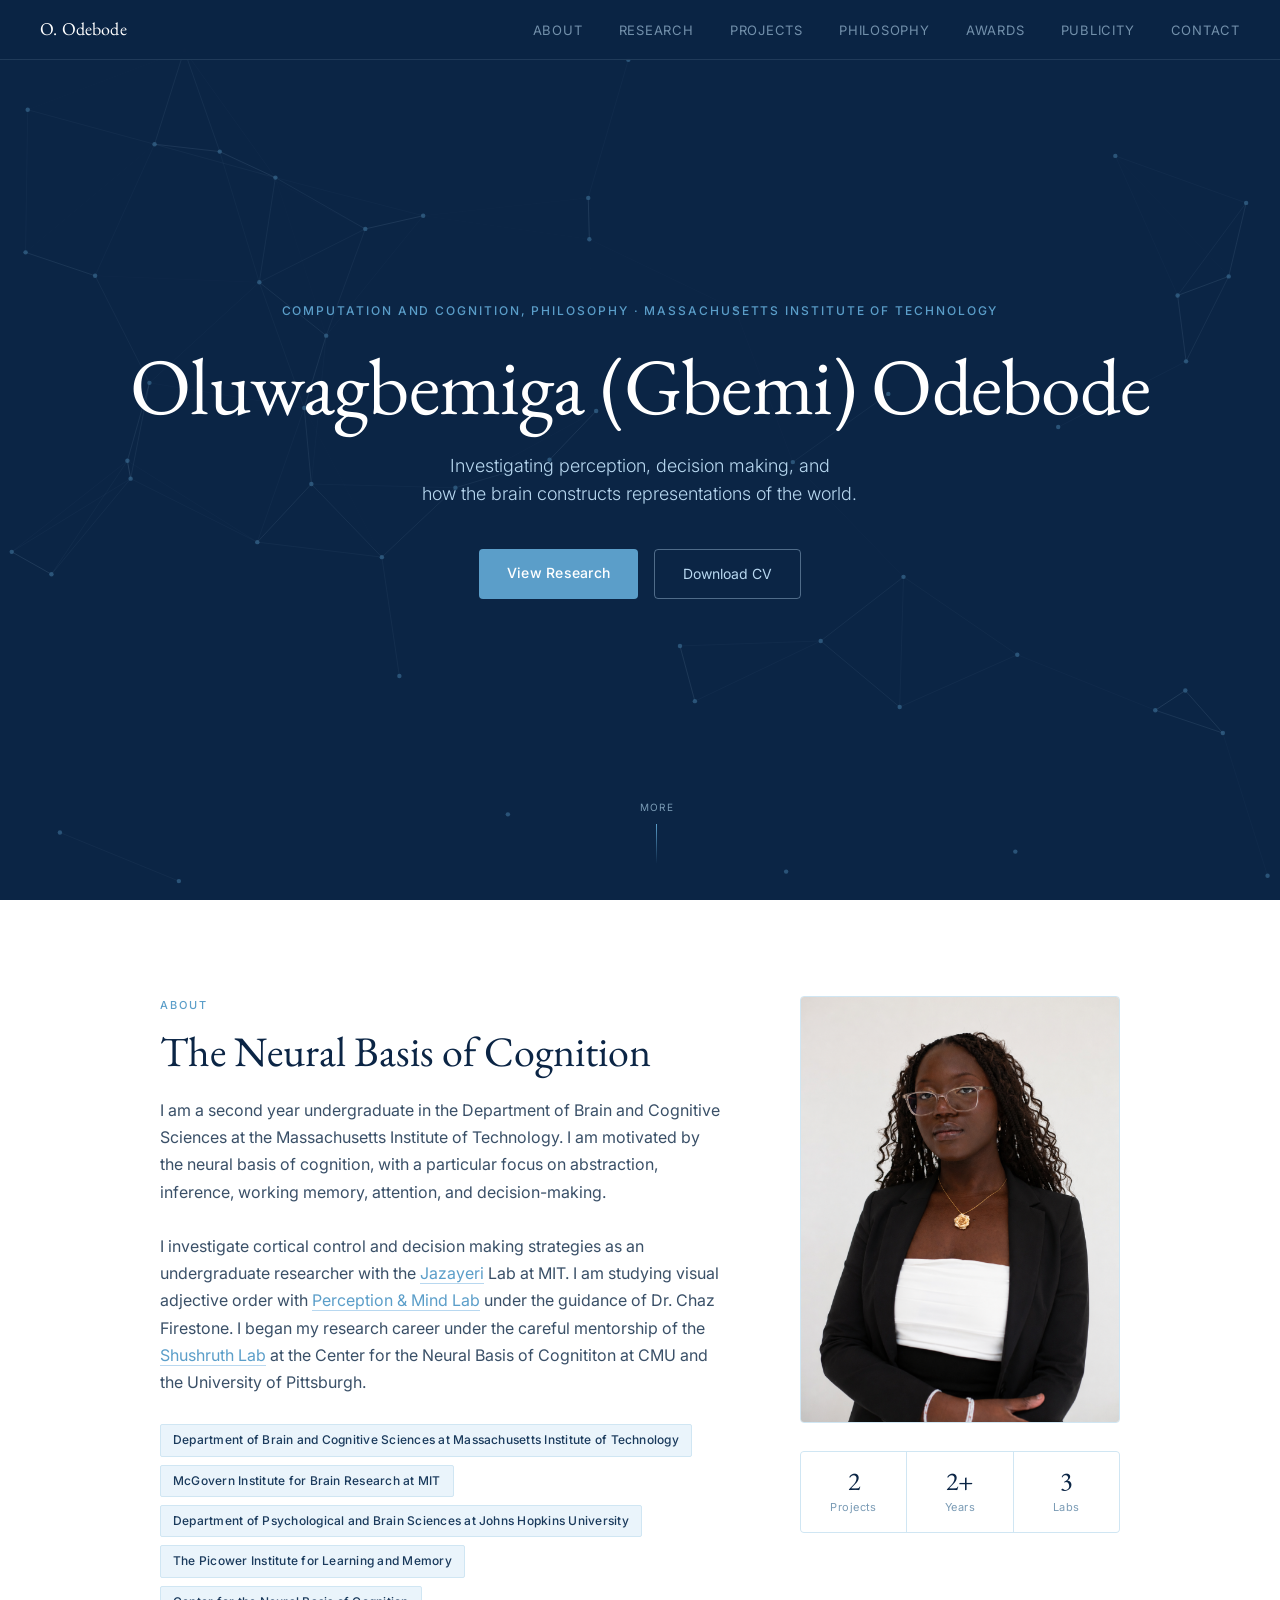
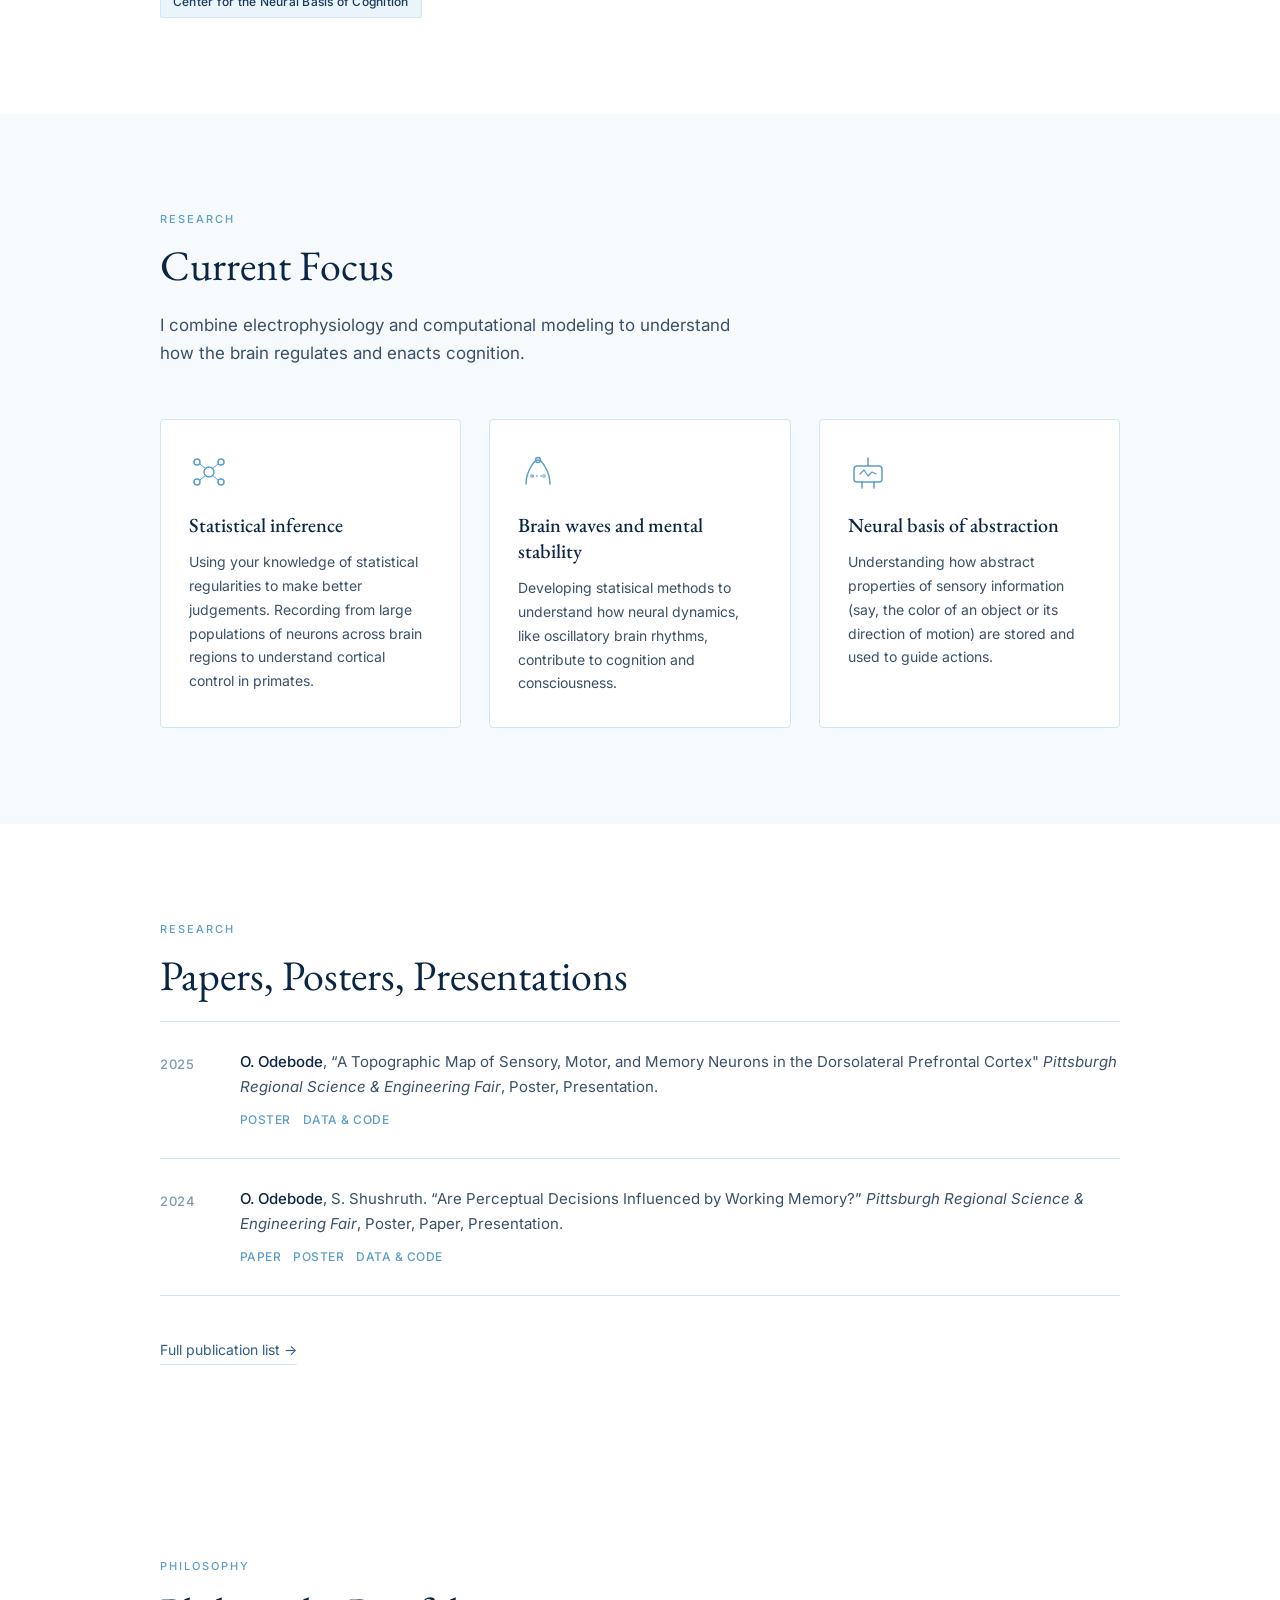
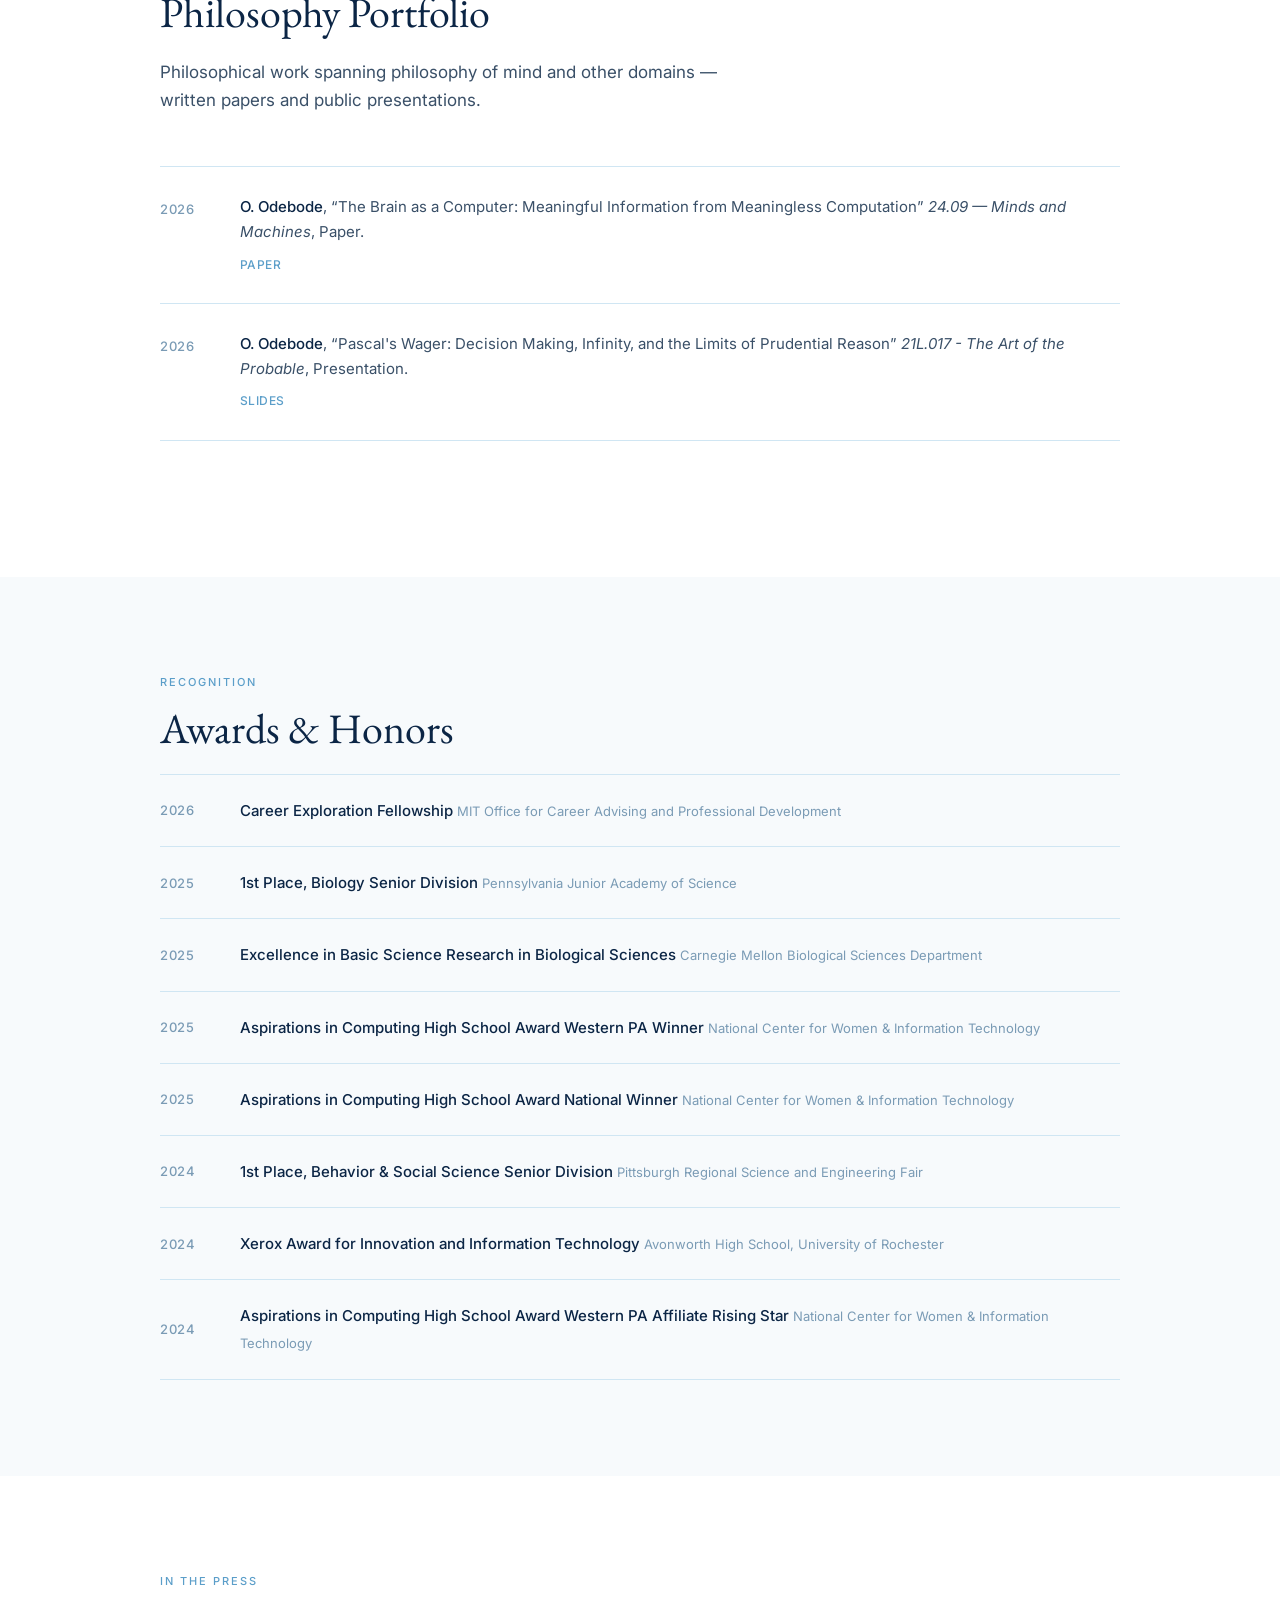
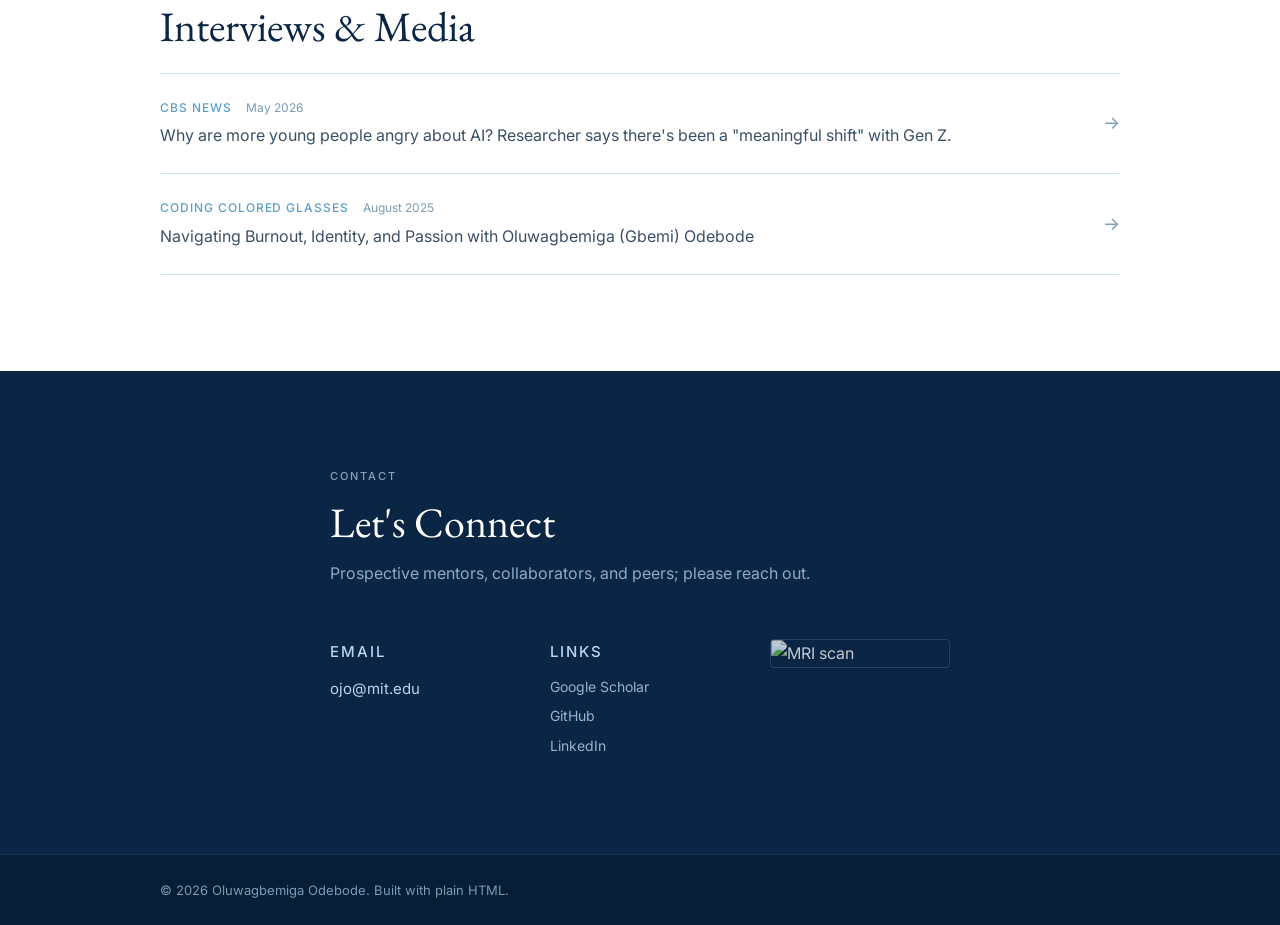
==== commit 17ff04a4: "Update index.html" ====
--- a/index.html
+++ b/index.html
@@ -53,7 +53,7 @@
         <h2>The Neural Basis of Cognition</h2>
         <p>I am a second year undergraduate in the Department of Brain and Cognitive Sciences at the Massachusetts Institute of Technology. 
           I am motivated by the neural basis of cognition, with a particular focus on abstraction, inference, working memory, attention, and decision-making. 
-          I investigate cortical control and decision making strategies as an undergraduate researcher with the <a href="https://jazlab.org/" target="_blank">Jazayeri</a> Lab at MIT. 
+          <br><br>I investigate cortical control and decision making strategies as an undergraduate researcher with the <a href="https://jazlab.org/" target="_blank">Jazayeri</a> Lab at MIT. 
           I am studying visual adjective order with <a href="https://perception.jhu.edu/" target="_blank">Perception & Mind Lab</a> under the guidance of Dr. Chaz Firestone.
           I began my research career under the careful mentorship of the <a href="https://www.shushruthlab.org/" target="_blank">Shushruth Lab</a> at the Center for the Neural Basis of Cognititon at CMU and the University of Pittsburgh.</p>
         <div class="affiliation-badges">
@@ -148,7 +148,7 @@
   <section id="projects">
     <div class="container">
       <div class="section-label">Research</div>
-      <h2>Cognition Research</h2>
+      <h2>Papers, Posters, Presentations</h2>
 
       <div class="pub-list">
         
